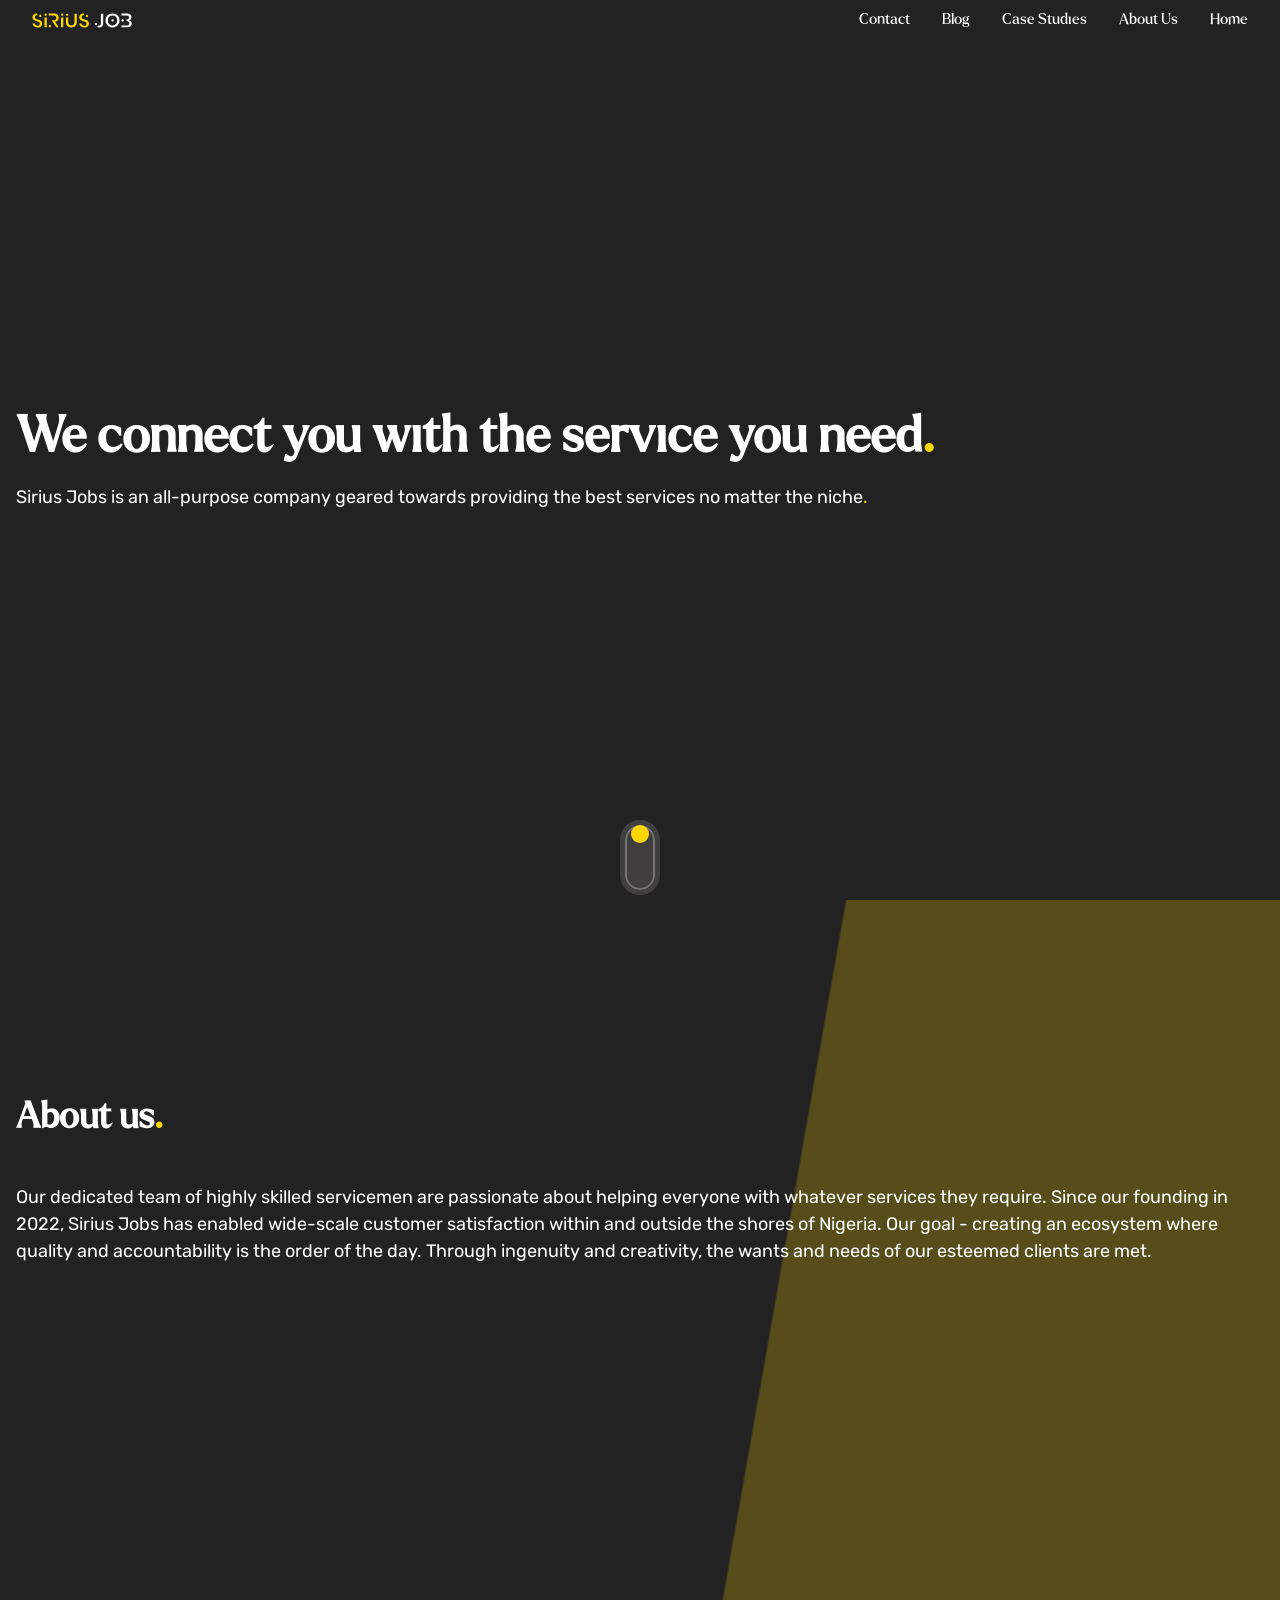
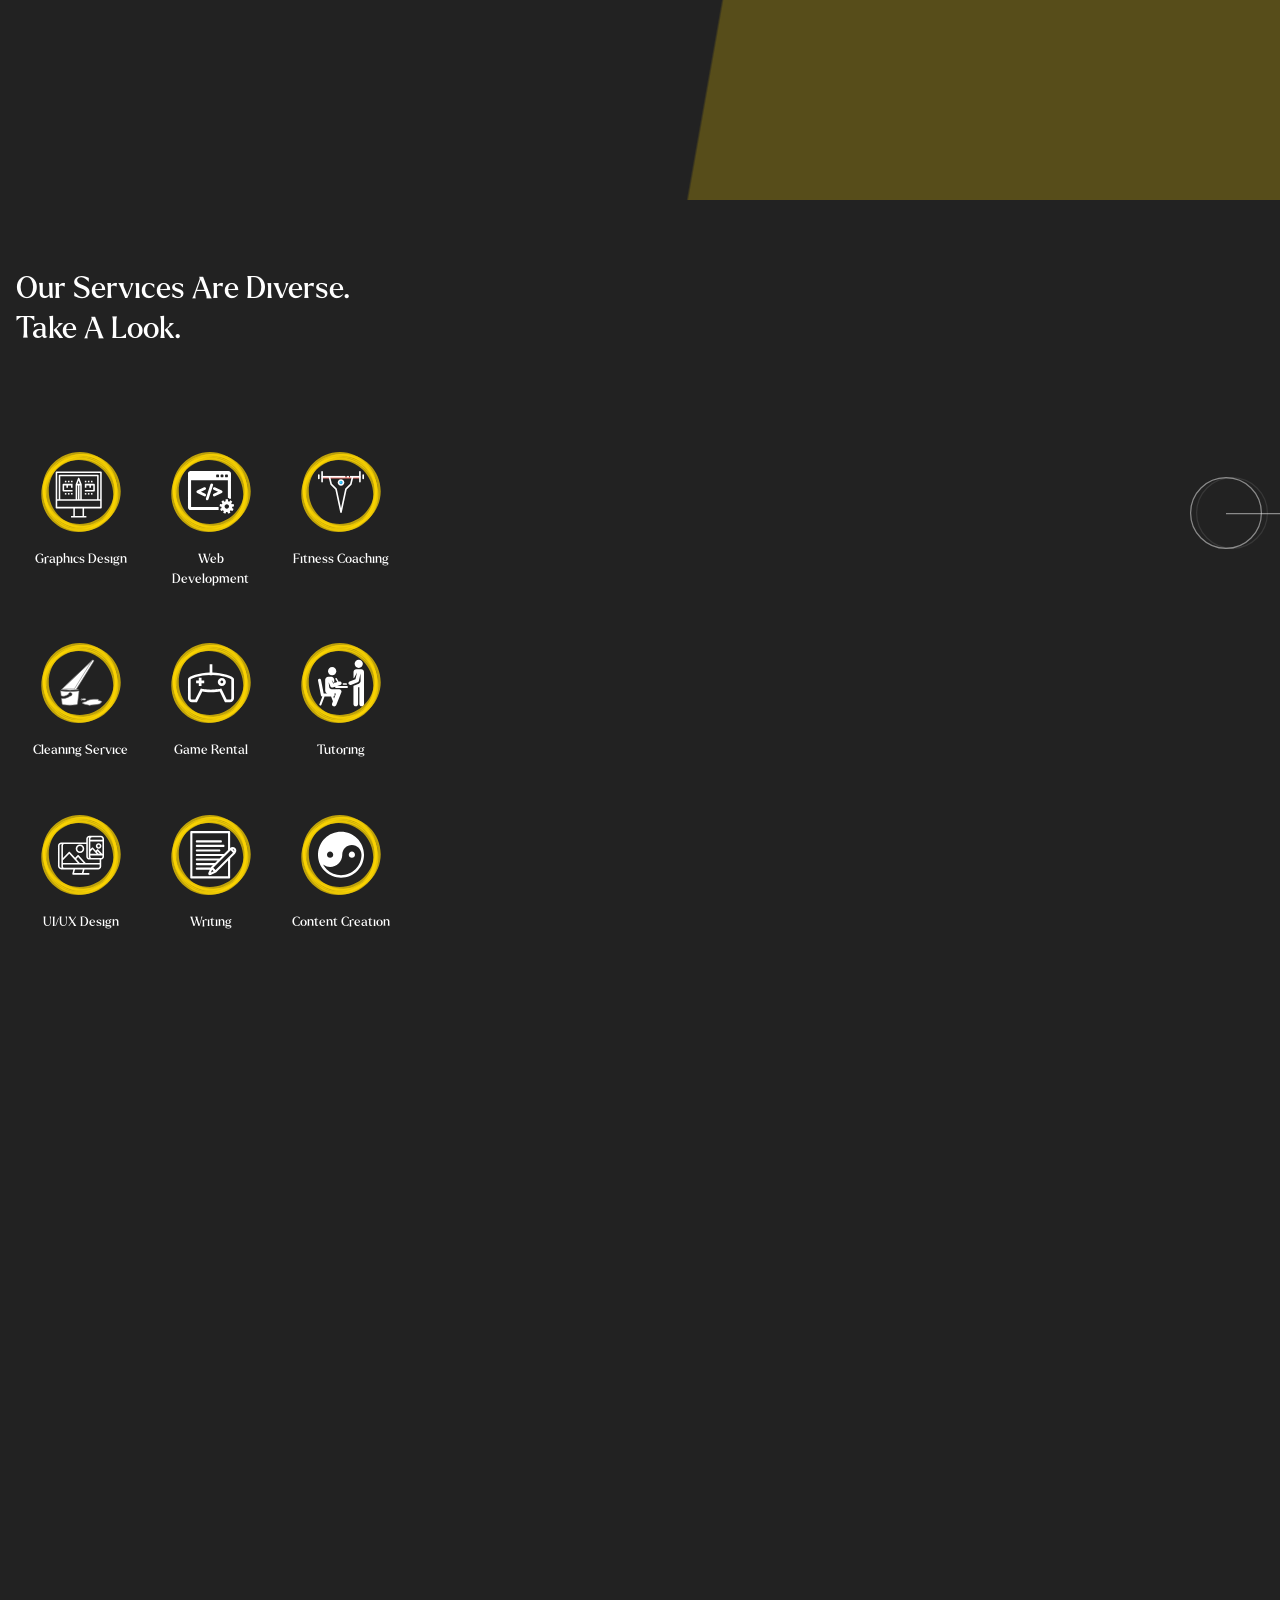
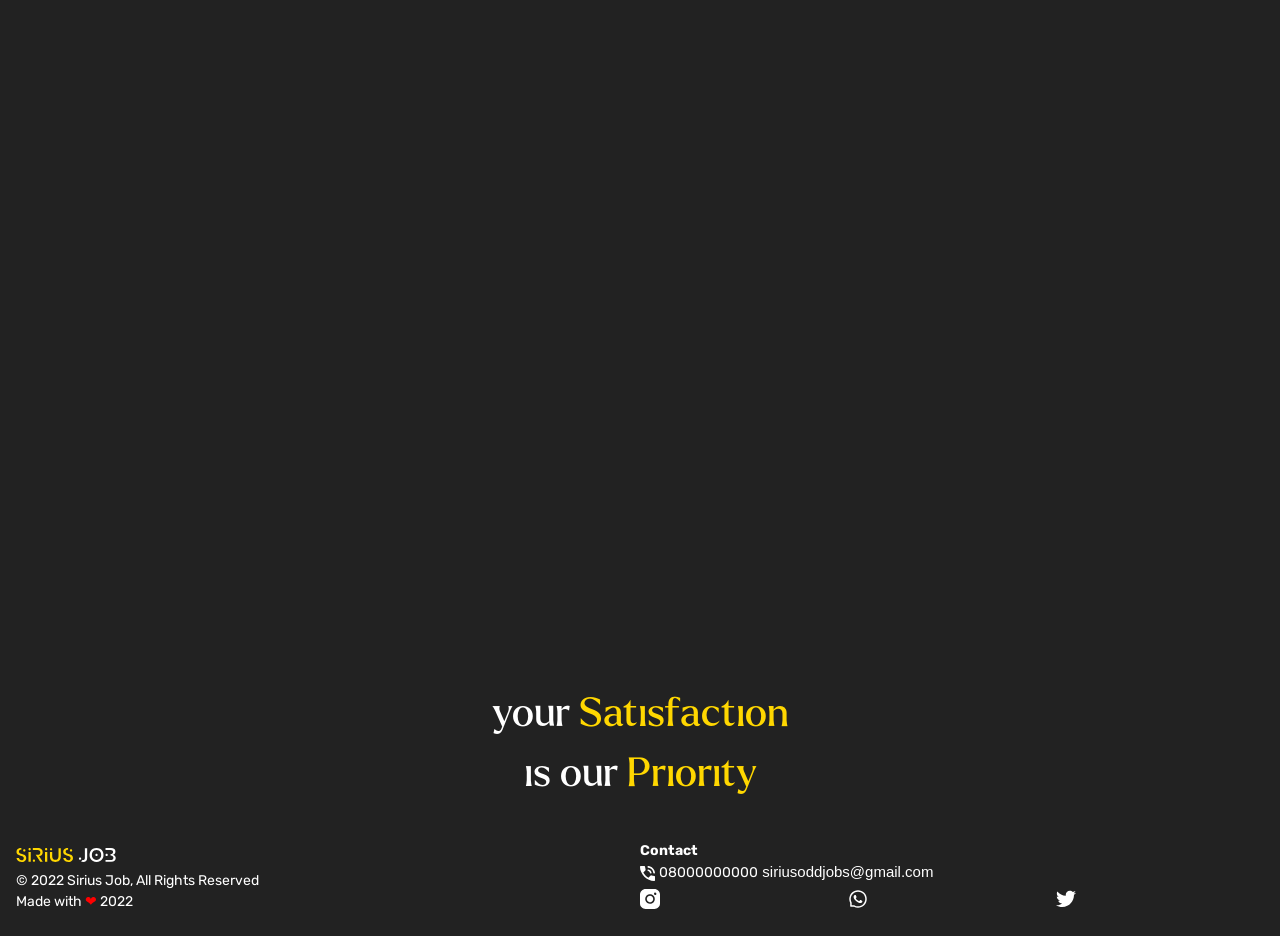
==== index.html @ 276ebd8a "updated the layout for section before footer" ====
<!DOCTYPE html>
<html lang="en">
  <head>
    <meta name="viewport" content="width=device-width, initial-scale=1.0" />
    <title>Sirius Jobs</title>
    <link rel="stylesheet" href="styles.css">
    <link rel="stylesheet" href="https://www.w3schools.com/w3css/4/w3.css">
    <link rel="preconnect" href="https://fonts.googleapis.com">
    <link rel="preconnect" href="https://fonts.gstatic.com" crossorigin>
    <link href="https://fonts.googleapis.com/css2?family=Rubik&display=swap" rel="stylesheet">


  </head>
  <body>
    <!-- Navigation bar -->
    <nav class="w3-top" style="position:fixed;top: 0 !important;">
        <div class="w3-bar w3-container">
            <a href="#" class="w3-bar-item"><img src="assets/Logo.svg" width="100px" height="25px"></a>
            <a href="#" class="w3-bar-item w3-button w3-right w3-hide-small" id="nav-anchor">Home</a>
            <a href="#" class="w3-bar-item w3-button w3-right w3-hide-small" id="nav-anchor">About Us</a>
            <a href="#" class="w3-bar-item w3-button w3-right w3-hide-small" id="nav-anchor">Case Studies</a>
            <a href="#" class="w3-bar-item w3-button w3-right w3-hide-small" id="nav-anchor">Blog</a>
            <a href="#" class="w3-bar-item w3-button w3-right w3-hide-small" id="nav-anchor">Contact</a>
            <a class="w3-bar-item w3-button w3-right w3-hide-large w3-hide-medium" onmousedown="myFunction()">&#9776;</a>
        </div>
        <div id="demo" class="w3-bar-block w3-grey w3-hide w3-hide-large w3-hide-medium w3-container">
            <a href="#" class="w3-bar-item w3-button" id="nav-anchor">Home</a>
            <a href="#section-2" class="w3-bar-item w3-button" id="nav-anchor">About Us</a>
            <a href="#" class="w3-bar-item w3-button" id="nav-anchor">Case Studies</a>
            <a href="#" class="w3-bar-item w3-button" id="nav-anchor">Blog</a>
            <a href="#contact" class="w3-bar-item w3-button" id="nav-anchor">Contact</a>
        </div>
    </nav>


    <section id="section-1" class="w3-container">
      <div class="hero w3-container">
        <h1>We connect you with the service you need<span style="color: #ffd700;">.</span></h1>
        <p>Sirius Jobs is an all-purpose company geared towards providing the best services no matter the niche<span style="color: #ffd700;">.</span></p>
      </div>
      <a id="scroll-btn" href="#section-2"></a>
    </section>
    <section id="section-2">
      <div class="w3-container about">
        <h1>About us<span style="color: #ffd700;">.</span></h1>
        <p style="padding-top: 30px;">Our dedicated team of highly skilled servicemen are passionate about helping everyone with whatever services they require. Since our founding in 2022, Sirius Jobs has enabled wide-scale customer satisfaction within and outside the shores of Nigeria. Our goal - creating an ecosystem where quality and accountability is the order of the day. Through ingenuity and creativity, the wants and needs of our esteemed clients are met.</p>
      </div>
    </section>
    <section id="section-3">
      <div class="w3-container services">
        <h2>Our Services Are Diverse.</h2>
        <h2>Take A Look.</h2>
        <div>
          <div class="w3-row">
            <div class="w3-col s4" id="serv-card">
              <img src="assets/graphics-design.svg" alt="graphics-design" style="display: block;margin-left: auto;margin-right: auto;">
              <div class="w3-container w3-center">
                <p>Graphics Design</p>
              </div>
            </div>
            <div class="w3-col s4" id="serv-card">
              <img src="assets/web.svg" alt="web-development" style="display: block;margin-left: auto;margin-right: auto;">
              <div class="w3-container w3-center">
                <p>Web Development</p>
              </div>
            </div>
            <div class="w3-col s4" id="serv-card">
              <img src="assets/fitness.svg" alt="fitness-coaching" style="display: block;margin-left: auto;margin-right: auto;">
              <div class="w3-container w3-center">
                <p>Fitness Coaching</p>
              </div>
            </div>
          </div>
          <div class="w3-row">
            <div class="w3-col s4" id="serv-card">
              <img src="assets/Cleaning.svg" alt="cleaning-service" style="display: block;margin-left: auto;margin-right: auto;">
              <div class="w3-container w3-center">
                <p>Cleaning Service</p>
              </div>
            </div>
            <div class="w3-col s4" id="serv-card">
              <img src="assets/game.svg" alt="game-rental" style="display: block;margin-left: auto;margin-right: auto;">
              <div class="w3-container w3-center">
                <p>Game Rental</p>
              </div>
            </div>
            <div class="w3-col s4" id="serv-card">
              <img src="assets/teaching.svg" alt="tutoring" style="display: block;margin-left: auto;margin-right: auto;">
              <div class="w3-container w3-center">
                <p>Tutoring</p>
              </div>
            </div>
          </div>
          <div class="w3-row">
            <div class="w3-col s4" id="serv-card">
              <img src="assets/uiux.svg" alt="uiux-design" style="display: block;margin-left: auto;margin-right: auto;">
              <div class="w3-container w3-center">
                <p>UI/UX Design</p>
              </div>
            </div>
            <div class="w3-col s4" id="serv-card">
              <img src="assets/writing.svg" alt="writing" style="display: block;margin-left: auto;margin-right: auto;">
              <div class="w3-container w3-center">
                <p>Writing</p>
              </div>
            </div>
            <div class="w3-col s4" id="serv-card">
              <img src="assets/therapy.svg" alt="content-creation" style="display: block;margin-left: auto;margin-right: auto;">
              <div class="w3-container w3-center">
                <p>Content Creation</p>
              </div>
            </div>
          </div>
        </div>
      </div>
    </section>

    <section id="section-4">
      <div class="subheader">
        <h3>
          your <span style="color: #ffd700;">Satisfaction</span><br>
          is our <span style="color: #ffd700;">Priority</span>
        </h3>
      </div>
    </section>

    <footer id="contact">
      <div class="w3-row w3-container" id="footer">
        <div class="w3-col s6">
          <img src="assets/Logo.svg" alt="sirius-jobs" id="logo">
          <p>© 2022 Sirius Job, All Rights Reserved</p>
          <p>Made with <span style="color: red;">&#10084</span> 2022</p>
        </div>
        <div class="w3-col s6">
          <p style="font-weight: bold;">Contact</p>
          <img src="assets/phone.svg" height="15px" width="15px"> <span style="font-size: 14px;font-family: 'Rubik',sans-serif;"><a href="#" id="foot-link">08000000000</a></span>
          <a href="mailto:siriusoddjobs@gmail.com" id="foot-link">siriusoddjobs@gmail.com</a>
          <div class="w3-row" id="social">
            <div class="w3-col s4"><a href="#"><img src="assets/Insta.svg" id="social-icon"></a></div>
            <div class="w3-col s4"><a href="#"><img src="assets/whatsapp.svg" id="social-icon"></a></div>
            <div class="w3-col s4"><a href="#"><img src="assets/twitter.svg" id="social-icon"></a></div>
          </div>
        </div>
      </div>
    </footer>

    <script>
      function myFunction() {
        var x = document.getElementById("demo");
        if (x.className.indexOf("w3-show") == -1) {
          x.className += " w3-show";
        } else { 
          x.className = x.className.replace(" w3-show", "");
        }
      }
    </script>

  </body>
</html>
---- styles.css ----
@import url('https://fonts.googleapis.com/css2?family=Rubik&display=swap');
@font-face {
  font-family: Larken;
  font-display: swap;
  src: url(assets/font/LarkenDEMO-Regular.otf);
}

* {
  padding: 0;
  margin: 0;
  box-sizing: border-box;
  color: #ffffff;
}
html {
  scroll-behavior: smooth;
  background-color: #222222;
  font-family: 'Larken', sans-serif;
}
section {
  height: 100vh;
  position: relative;
}
#section-1 {
  color: white;
}
a#scroll-btn {
  background-color: #403E3E;
  position: absolute;
  height: 75px;
  width: 40px;
  border: 5px solid #403E3E;
  box-shadow: inset 0px 0px 0px 2px #757474;
  margin: auto;
  left: 0;
  right: 0;
  bottom: 5px;
  border-radius: 3em;
}
a#scroll-btn:before {
  position: absolute;
  content: "";
  margin: auto;
  left: 0;
  right: 0;
  height: 1.2em;
  width: 1.2em;
  background-color: #ffd700;
  border-radius: 50%;
  animation: move-down 2s infinite;
}
@keyframes move-down {
  80% {
    opacity: 0.5;
  }
  100% {
    transform: translateY(5.3em);
    opacity: 0;
  }
}
/*a#scroll-btn:after {
  position: absolute;
  content: "SCROLL DOWN";
  width: 12em;
  display: block;
  width: 12em;
  text-align: center;
  left: -4.2em;
  bottom: -2.5em;
  font-size: 1.6em;
  color: #ffffff;
  letter-spacing: 3px;
  font-weight: 600;
}*/
#section-2 {
  background: 
  linear-gradient(100deg,transparent 49.8%,#574d1a 50%) right   /80% 100%;
  background-repeat:no-repeat;
  color: #ffffff;
  /*
  font-size: 2.7em;
  text-align: center;
  display: flex;
  flex-direction: column;
  align-items: center;
  justify-content: center;
  gap: 1em;*/
}
@media screen and (max-width: 500px) {
  a#scroll-btn {
    font-size: 12px;
  }
}


/* main */

.hero {
  position: absolute;
  top: 50%;
  left: 50%;
  transform: translate(-50%, -50%);
  width: 100vw;
}
.w3-bar {
  background-color: #222222;
}
html, body {
  overflow-x: hidden;
}
.hero > h1 {
  font-family: 'Larken';
  font-weight: 700;
  font-size: 50px;
}
p {
  font-family: 'Rubik', sans-serif;
  font-size: 18px;
}
.about {
  position: absolute;
  top: 20vh;
}

.about > h1 {
  font-family: 'Larken';
  font-weight: 700;
}

.services {
  position: absolute;
  top: 7vh;
}

.services > div {
  padding-top: 8vh;
}

.services > h2 {
  font-family: 'Larken';
  font-weight: 400;
}

h2 {
  font-weight: 400;
  font-size: 20px;
  line-height: 30px;
}
#section-3 {
  background-image: url(assets/Decoration.svg);
  background-repeat: no-repeat;
  background-position: top right;
  background-position-y: 15%;
  background-size: 10vh;
  height: 150vw;
}

#serv-card > img {
  height: 80px;
  width: 80px;
}

#serv-card > div {
  padding-top: 18px;
}

#serv-card > div > p {
  font-family: 'Larken';
  font-size: 13px;
  font-weight: 500;
}

.w3-row {
  padding: 3vh 0;
}

#section-4 {
  height: fit-content;
}

.subheader {
  position: relative;
  top: 7vh;
}

h3 {
  text-align: center;
  font-size: 40px !important;
  padding: 10vh 0;
  font-family: 'Larken' !important;
}

#footer > div > p {
  font-size: 14px;
}
#logo {
  height: 30px;
  width: 100px;
}
#social {
  padding-top: 3px;
  padding-bottom: 3vh;
}
#social-icon {
  height: 20px;
  width: 20px;
}
#nav-anchor {
  font-family: 'Larken';
}
#nav-anchor:hover {
  color: #ffd700;
}
a {
  text-decoration: none;
}
#foot-link:hover {
  color: #ffd700;
}
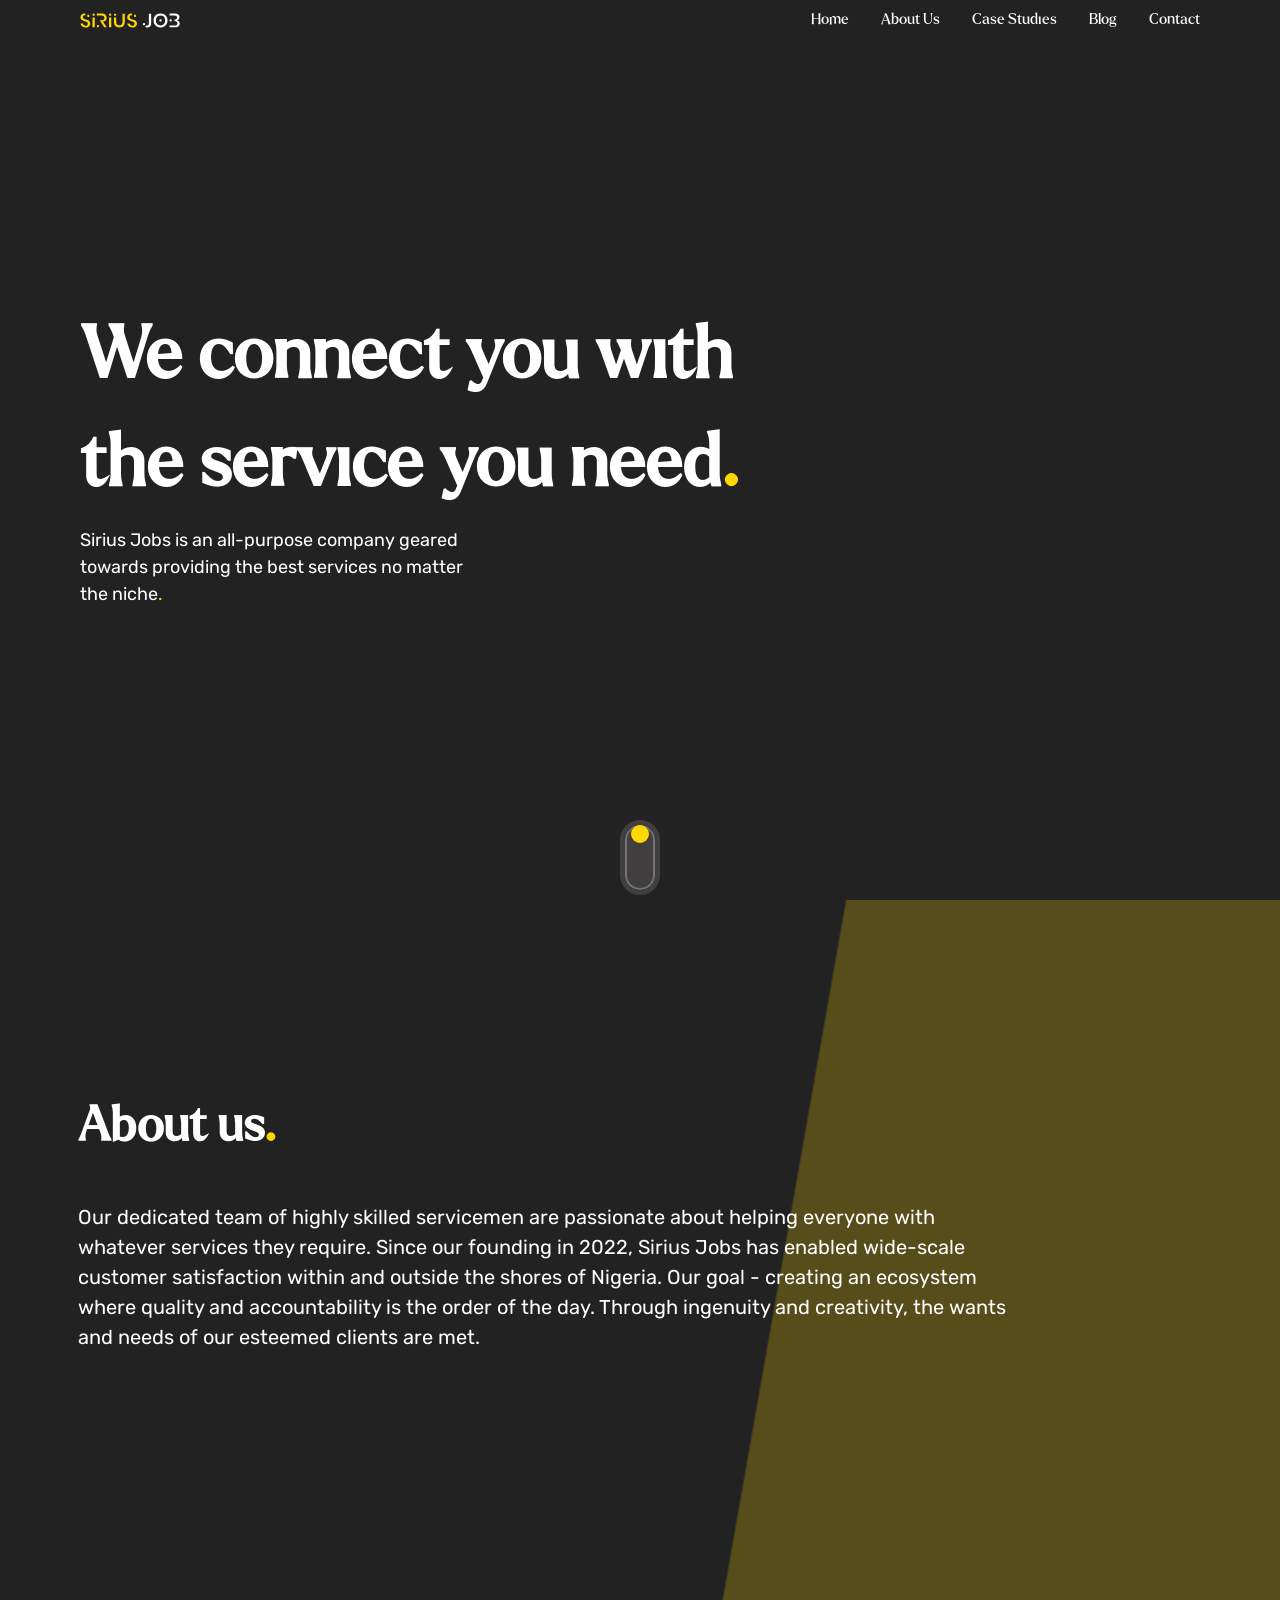
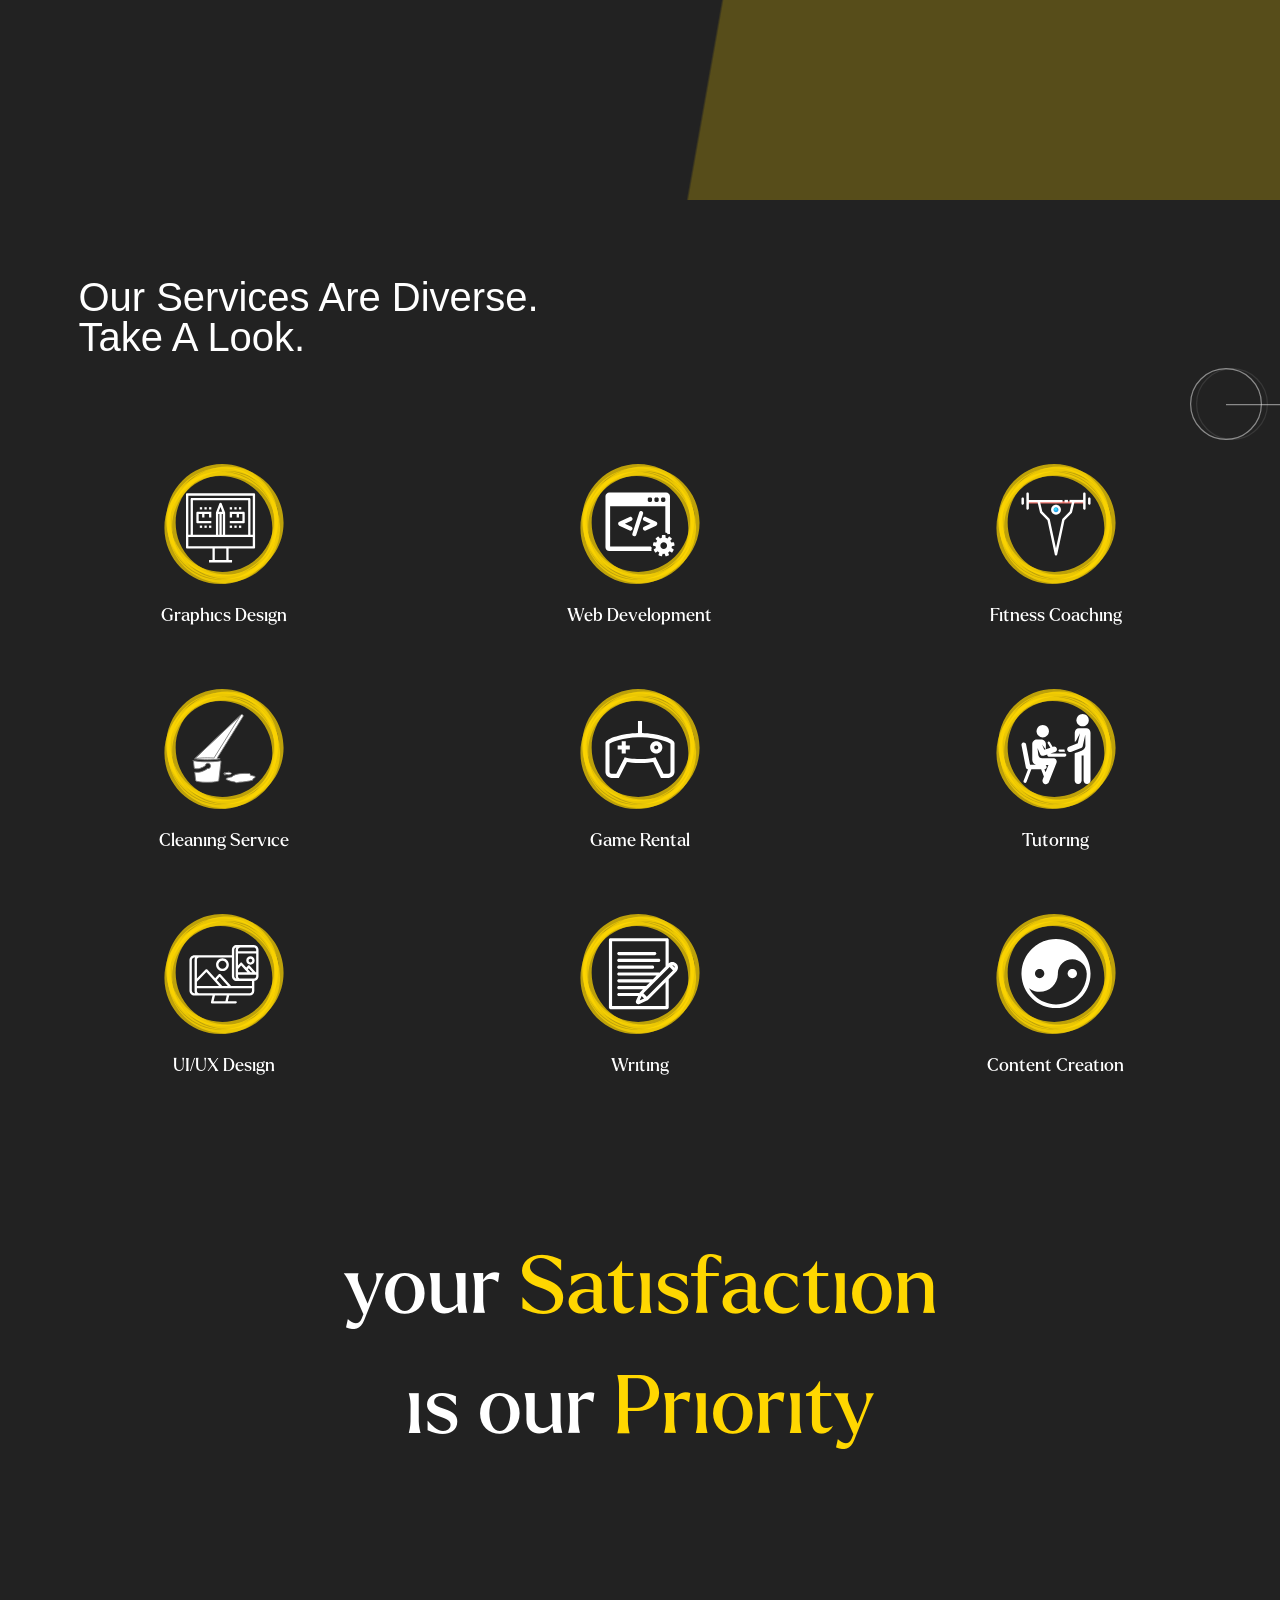
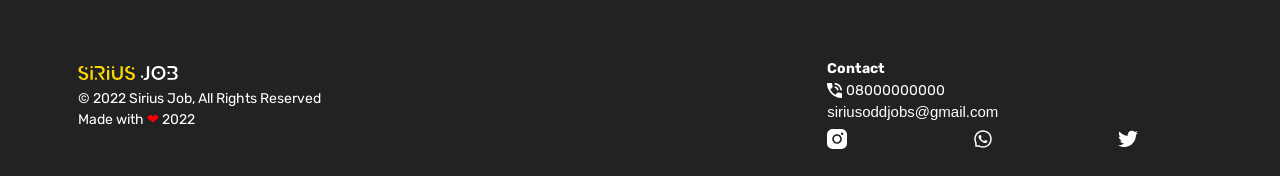
==== commit 88be1c6d: "updated layouts for mobile, tablet and desktop devices." ====
--- a/index.html
+++ b/index.html
@@ -16,12 +16,12 @@
     <nav class="w3-top" style="position:fixed;top: 0 !important;">
         <div class="w3-bar w3-container">
             <a href="#" class="w3-bar-item"><img src="assets/Logo.svg" width="100px" height="25px"></a>
-            <a href="#" class="w3-bar-item w3-button w3-right w3-hide-small" id="nav-anchor">Home</a>
-            <a href="#" class="w3-bar-item w3-button w3-right w3-hide-small" id="nav-anchor">About Us</a>
-            <a href="#" class="w3-bar-item w3-button w3-right w3-hide-small" id="nav-anchor">Case Studies</a>
-            <a href="#" class="w3-bar-item w3-button w3-right w3-hide-small" id="nav-anchor">Blog</a>
-            <a href="#" class="w3-bar-item w3-button w3-right w3-hide-small" id="nav-anchor">Contact</a>
-            <a class="w3-bar-item w3-button w3-right w3-hide-large w3-hide-medium" onmousedown="myFunction()">&#9776;</a>
+            <a href="#contact" class="w3-bar-item w3-button w3-hover-none w3-hover-text-yellow w3-right w3-hide-small" id="nav-anchor">Contact</a>
+            <a href="#" class="w3-bar-item w3-button w3-hover-none w3-hover-text-yellow w3-right w3-hide-small" id="nav-anchor">Blog</a>
+            <a href="#" class="w3-bar-item w3-button w3-hover-none w3-hover-text-yellow w3-right w3-hide-small" id="nav-anchor">Case Studies</a>
+            <a href="#section-2" class="w3-bar-item w3-button w3-hover-none w3-hover-text-yellow w3-right w3-hide-small" id="nav-anchor">About Us</a>
+            <a href="#" class="w3-bar-item w3-button w3-hover-none w3-hover-text-yellow w3-right w3-hide-small" id="nav-anchor">Home</a>
+            <a href="javascript:void(0)" class="w3-bar-item w3-button w3-right w3-hide-large w3-hide-medium" onmousedown="myFunction()">&#9776;</a>
         </div>
         <div id="demo" class="w3-bar-block w3-grey w3-hide w3-hide-large w3-hide-medium w3-container">
             <a href="#" class="w3-bar-item w3-button" id="nav-anchor">Home</a>
@@ -48,8 +48,10 @@
     </section>
     <section id="section-3">
       <div class="w3-container services">
-        <h2>Our Services Are Diverse.</h2>
-        <h2>Take A Look.</h2>
+        <div>
+          <h2>Our Services Are Diverse.</h2>
+          <h2>Take A Look.</h2>
+        </div>
         <div>
           <div class="w3-row">
             <div class="w3-col s4" id="serv-card">
@@ -133,8 +135,8 @@
         </div>
         <div class="w3-col s6">
           <p style="font-weight: bold;">Contact</p>
-          <img src="assets/phone.svg" height="15px" width="15px"> <span style="font-size: 14px;font-family: 'Rubik',sans-serif;"><a href="#" id="foot-link">08000000000</a></span>
-          <a href="mailto:siriusoddjobs@gmail.com" id="foot-link">siriusoddjobs@gmail.com</a>
+          <img src="assets/phone.svg" height="15px" width="15px"> <span style="font-size: 14px;font-family: 'Rubik',sans-serif;"><a href="javascript:void(0)" id="foot-link">08000000000</a></span>
+          <div><a href="mailto:siriusoddjobs@gmail.com" id="foot-link">siriusoddjobs@gmail.com</a></div>
           <div class="w3-row" id="social">
             <div class="w3-col s4"><a href="#"><img src="assets/Insta.svg" id="social-icon"></a></div>
             <div class="w3-col s4"><a href="#"><img src="assets/whatsapp.svg" id="social-icon"></a></div>
--- a/styles.css
+++ b/styles.css
@@ -16,11 +16,14 @@
   background-color: #222222;
   font-family: 'Larken', sans-serif;
 }
-section {
+/*section {
   height: 100vh;
   position: relative;
-}
+}*/
+
 #section-1 {
+  height: 100vh;
+  position: relative;
   color: white;
 }
 a#scroll-btn {
@@ -76,6 +79,7 @@
   linear-gradient(100deg,transparent 49.8%,#574d1a 50%) right   /80% 100%;
   background-repeat:no-repeat;
   color: #ffffff;
+  height: 100vh;
   /*
   font-size: 2.7em;
   text-align: center;
@@ -116,19 +120,15 @@
   font-family: 'Rubik', sans-serif;
   font-size: 18px;
 }
-.about {
-  position: absolute;
-  top: 20vh;
-}
 
 .about > h1 {
   font-family: 'Larken';
   font-weight: 700;
+  padding-top: 20vh;
 }
 
 .services {
-  position: absolute;
-  top: 7vh;
+  padding-top: 7vh;
 }
 
 .services > div {
@@ -146,12 +146,12 @@
   line-height: 30px;
 }
 #section-3 {
+  position: relative;
   background-image: url(assets/Decoration.svg);
   background-repeat: no-repeat;
   background-position: top right;
-  background-position-y: 15%;
+  background-position-y: 20%;
   background-size: 10vh;
-  height: 150vw;
 }
 
 #serv-card > img {
@@ -170,22 +170,22 @@
 }
 
 .w3-row {
-  padding: 3vh 0;
-}
-
-#section-4 {
-  height: fit-content;
-}
+  padding: 30px 0;
+}
+
+/*#section-4 {
+  
+}*/
 
 .subheader {
-  position: relative;
-  top: 7vh;
+  padding-top: 12vh;
+  padding-bottom: 20vh;
 }
 
 h3 {
   text-align: center;
   font-size: 40px !important;
-  padding: 10vh 0;
+  padding: 0 0;
   font-family: 'Larken' !important;
 }
 
@@ -215,4 +215,69 @@
 }
 #foot-link:hover {
   color: #ffd700;
+}
+
+/* tablet screen sizes */
+@media only screen and (min-width: 600px) {
+  nav > :first-child {
+    padding-left: 5%;
+    padding-right: 5% !important;
+  }
+  .hero {
+    left: 55%;
+  }
+  .hero > h1 {
+    width: 80%;
+  }
+  .hero > p {
+    width: 60%;
+  }
+  .about > h1 {
+    padding-left: 5%;
+    padding-right: 5%;
+  }
+  .about > p {
+    padding-left: 5%;
+    padding-right: 5%;
+  }
+  .services > div > h2 {
+    padding-left: 5%;
+  }
+  #footer > div {
+    padding-left: 5%;
+  }
+}
+
+/* desktop screen sizes */
+@media only screen and (min-width: 992px) {
+  .hero > h1 {
+    font-size: 72px !important;
+    width: 60%;
+  }
+  .hero > p {
+    width: 32%;
+  }
+  .about > h1 {
+    font-size: 48px;
+  }
+  .about > p {
+    font-size: 20px;
+    padding-right: 20%;
+  }
+  .services > div > h2 {
+    font-size: 40px !important;
+  }
+  #serv-card > div > p {
+    font-size: 18px !important;
+  }
+  #serv-card > img {
+    height: 120px;
+    width: 120px;
+  }
+  .subheader > h3 {
+    font-size: 80px !important;
+  }
+  #footer > :last-child {
+    padding-left: 15%;
+  }
 }
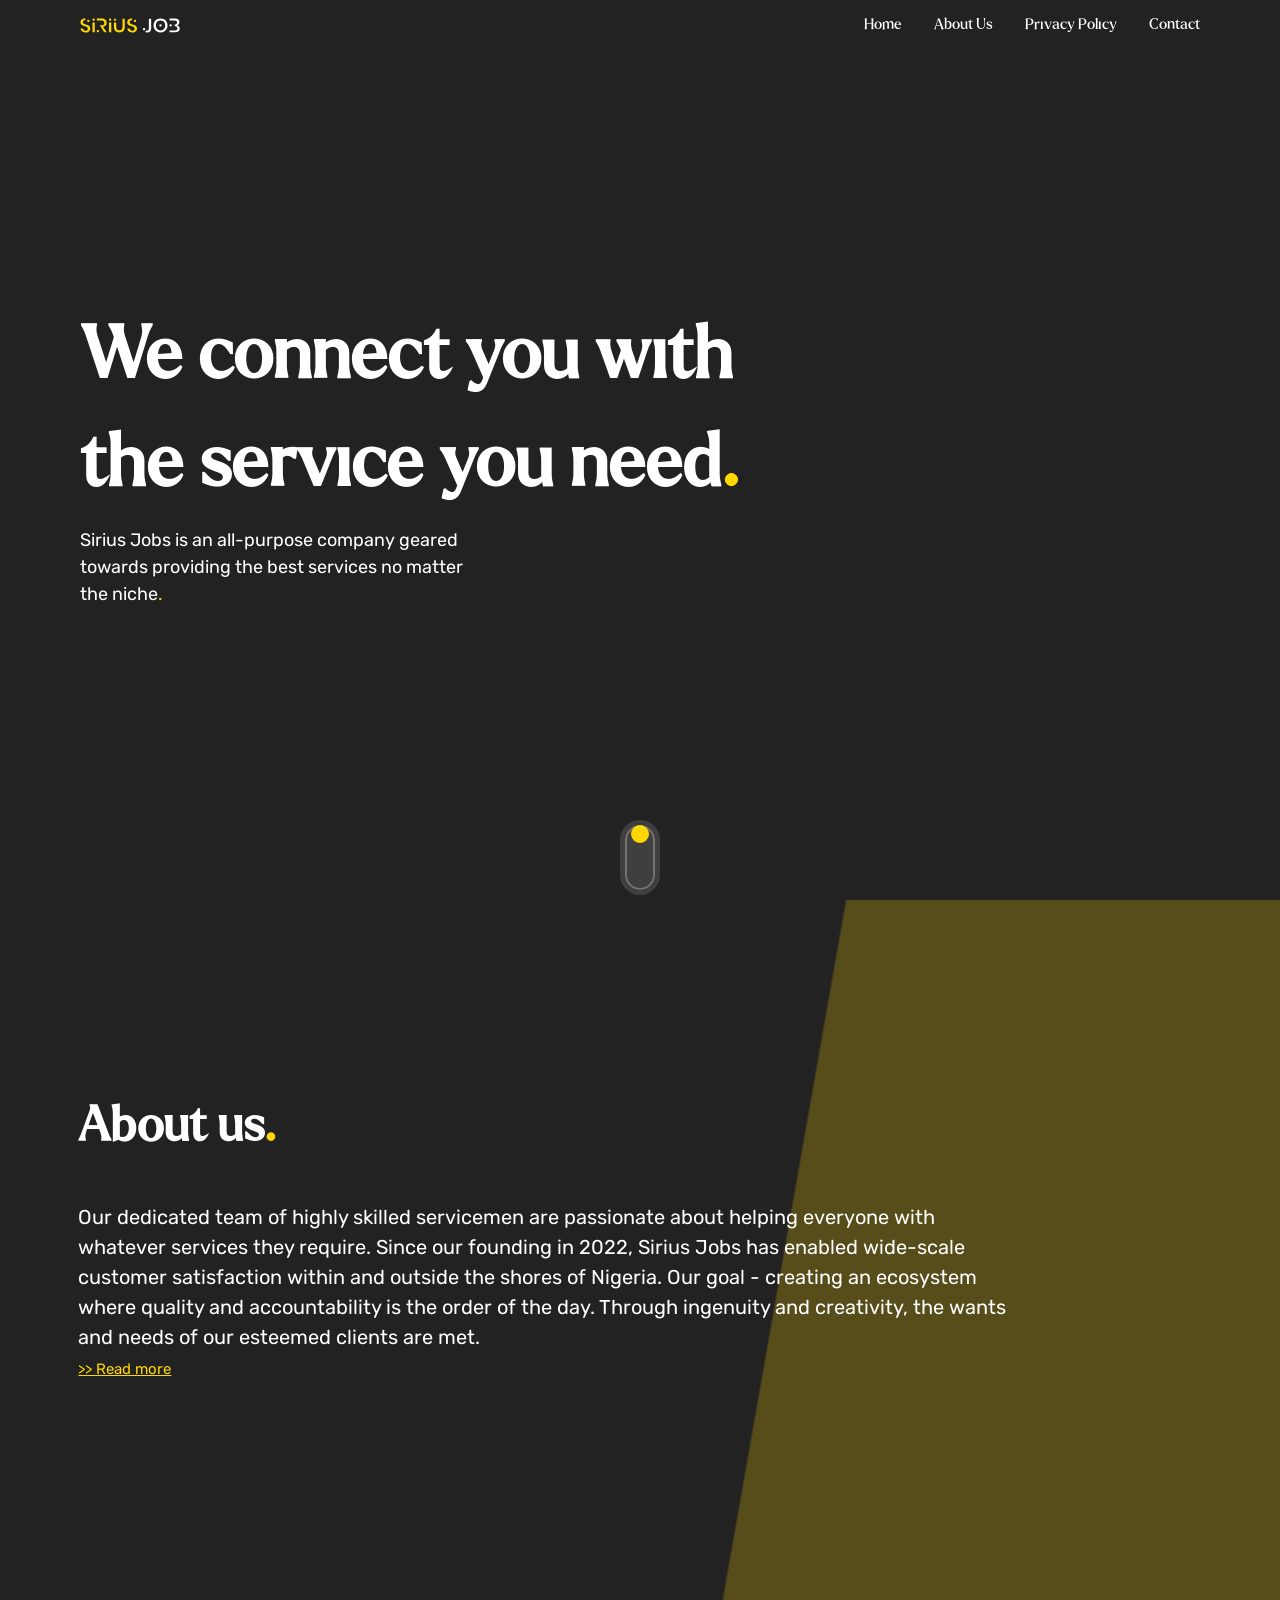
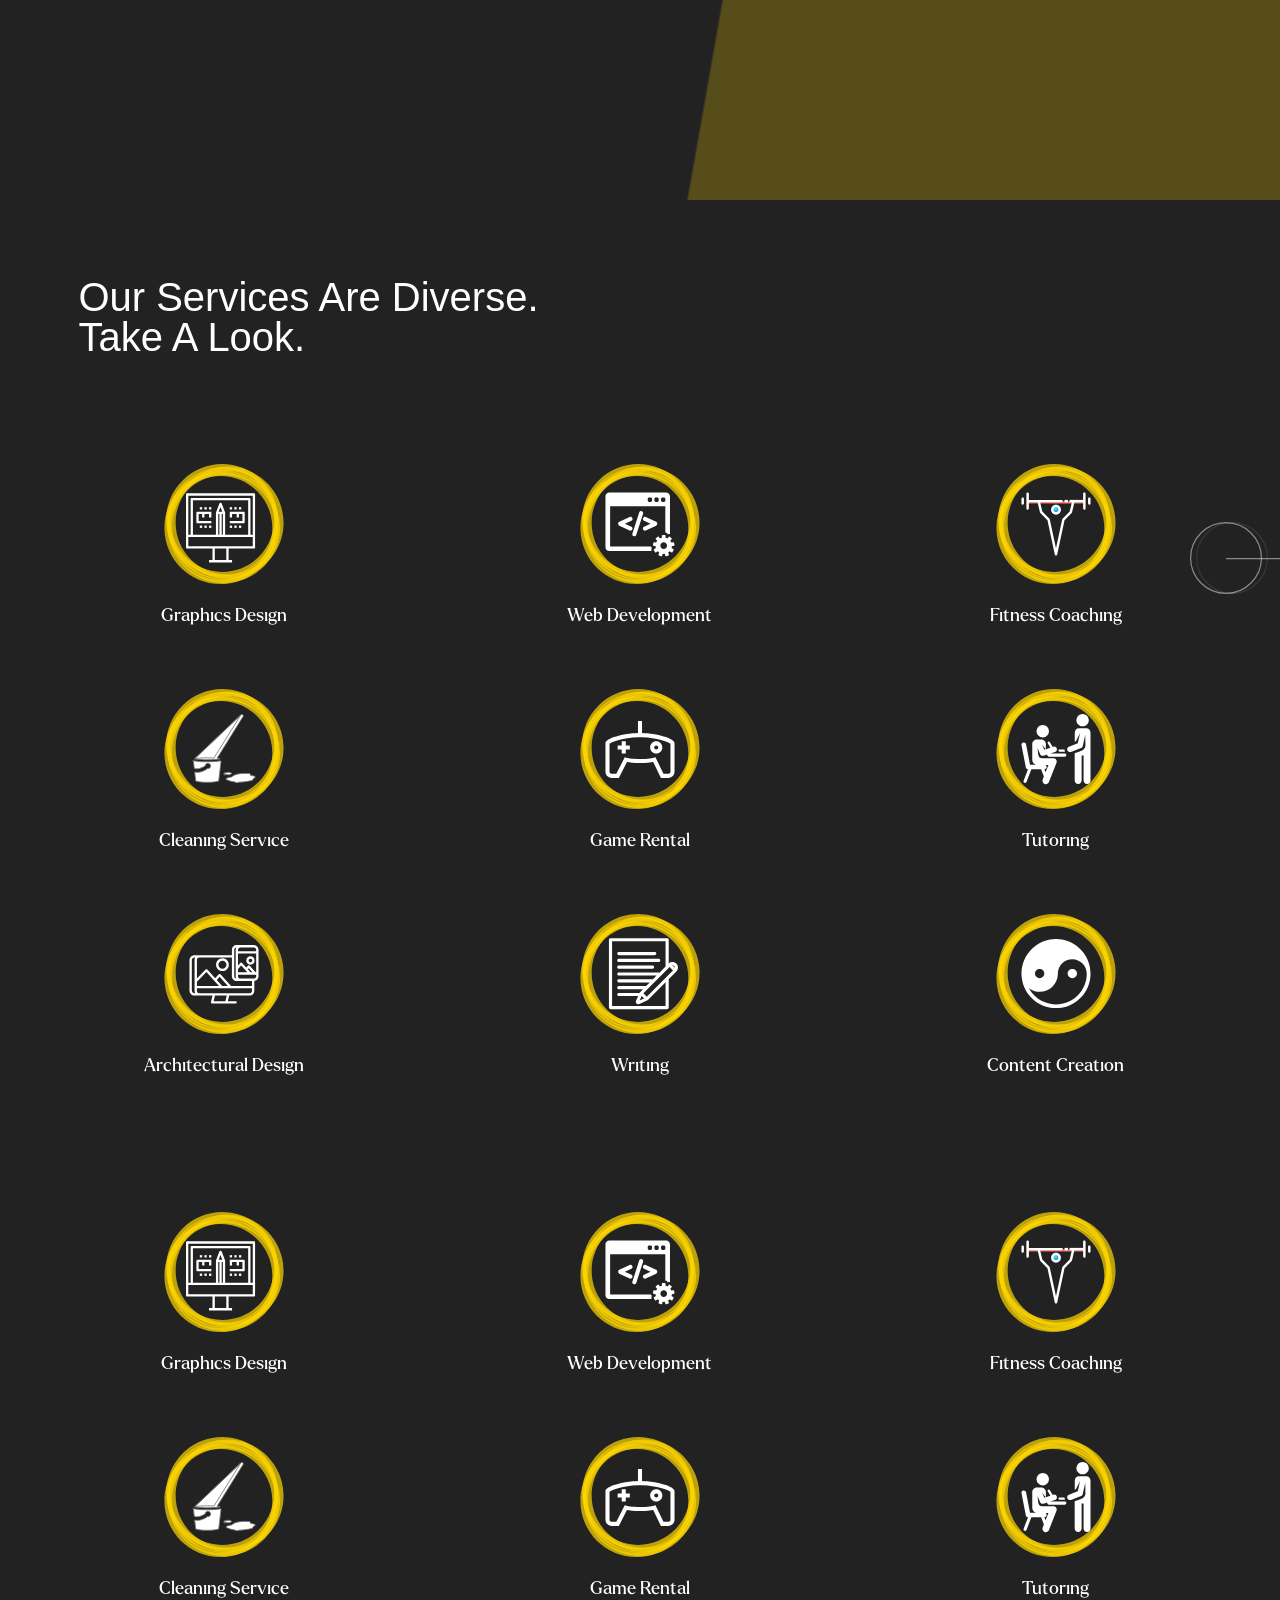
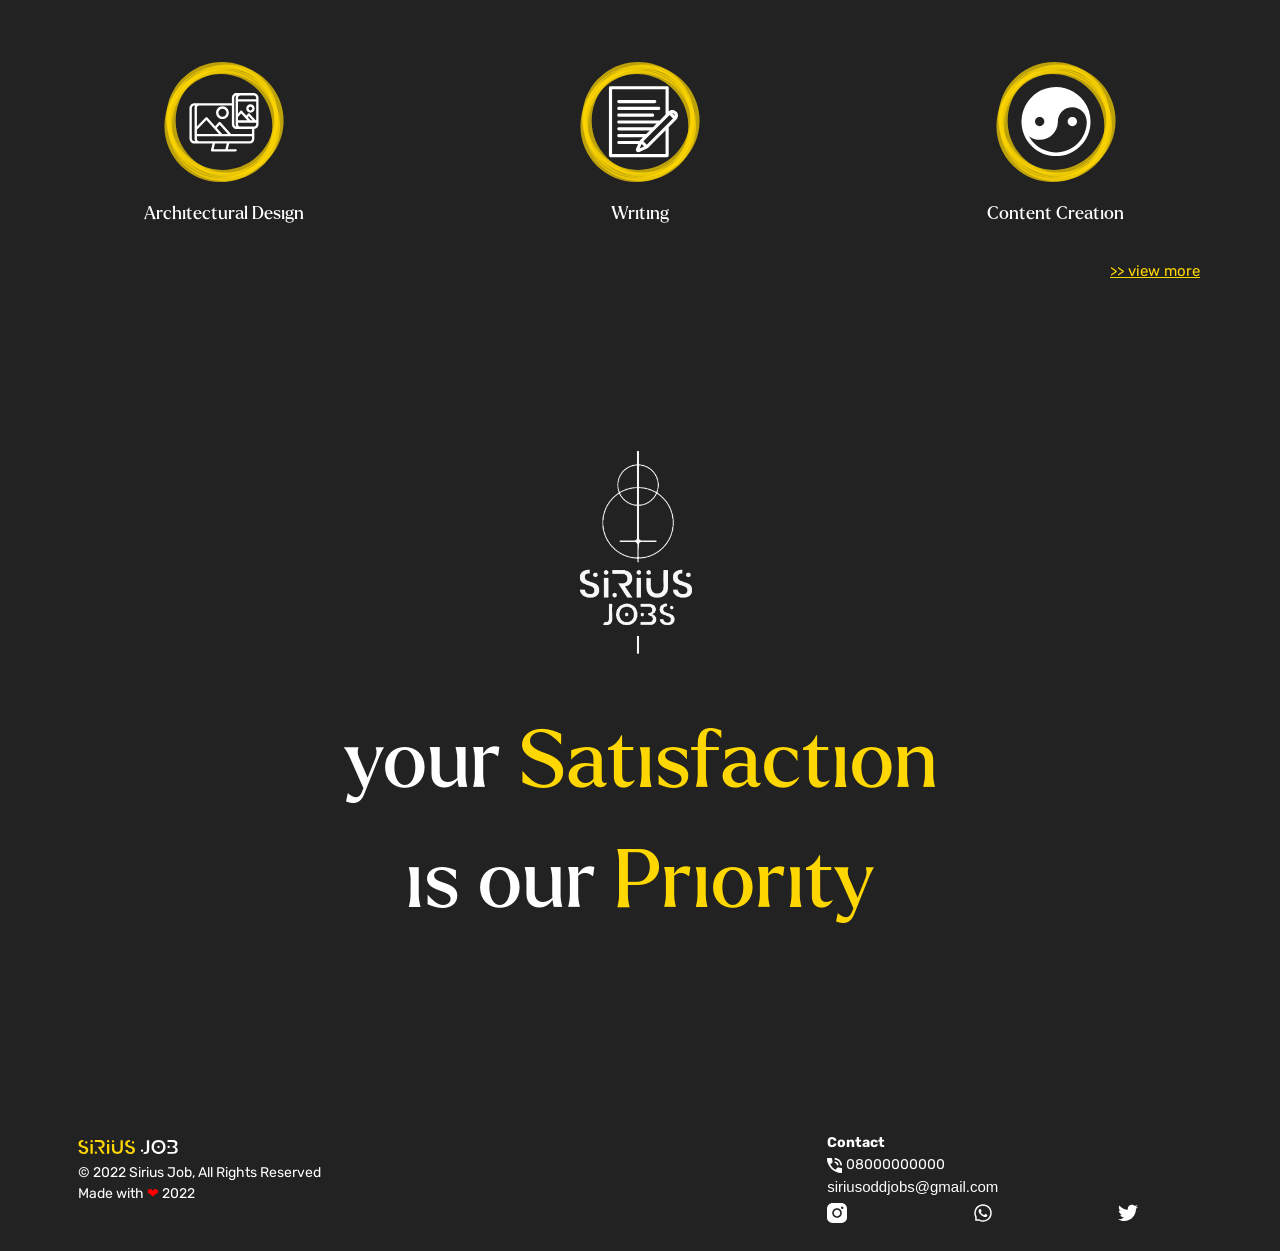
==== commit 8855af23: "edits for mobile view, added logo in section 4" ====
--- a/index.html
+++ b/index.html
@@ -15,20 +15,28 @@
     <!-- Navigation bar -->
     <nav class="w3-top" style="position:fixed;top: 0 !important;">
         <div class="w3-bar w3-container">
+          <div>
             <a href="#" class="w3-bar-item"><img src="assets/Logo.svg" width="100px" height="25px"></a>
             <a href="#contact" class="w3-bar-item w3-button w3-hover-none w3-hover-text-yellow w3-right w3-hide-small" id="nav-anchor">Contact</a>
-            <a href="#" class="w3-bar-item w3-button w3-hover-none w3-hover-text-yellow w3-right w3-hide-small" id="nav-anchor">Blog</a>
-            <a href="#" class="w3-bar-item w3-button w3-hover-none w3-hover-text-yellow w3-right w3-hide-small" id="nav-anchor">Case Studies</a>
+            <a href="#" class="w3-bar-item w3-button w3-hover-none w3-hover-text-yellow w3-right w3-hide-small" id="nav-anchor">Privacy Policy</a>
             <a href="#section-2" class="w3-bar-item w3-button w3-hover-none w3-hover-text-yellow w3-right w3-hide-small" id="nav-anchor">About Us</a>
             <a href="#" class="w3-bar-item w3-button w3-hover-none w3-hover-text-yellow w3-right w3-hide-small" id="nav-anchor">Home</a>
-            <a href="javascript:void(0)" class="w3-bar-item w3-button w3-right w3-hide-large w3-hide-medium" onmousedown="myFunction()">&#9776;</a>
-        </div>
-        <div id="demo" class="w3-bar-block w3-grey w3-hide w3-hide-large w3-hide-medium w3-container">
+            <a href="javascript:void(0)" class="w3-bar-item w3-right w3-hide-large w3-hide-medium" onmousedown="myFunction()" id="burger">&#9776;</a>
+          </div>   
+        </div>
+        <div id="demo" class="w3-bar-block w3-grey w3-hide w3-hide-large w3-hide-medium w3-container w3-collapse" style="width: 200px; float: right; height: 100vh;">
             <a href="#" class="w3-bar-item w3-button" id="nav-anchor">Home</a>
             <a href="#section-2" class="w3-bar-item w3-button" id="nav-anchor">About Us</a>
-            <a href="#" class="w3-bar-item w3-button" id="nav-anchor">Case Studies</a>
-            <a href="#" class="w3-bar-item w3-button" id="nav-anchor">Blog</a>
+            <a href="#" class="w3-bar-item w3-button" id="nav-anchor">Privacy Policy</a>
             <a href="#contact" class="w3-bar-item w3-button" id="nav-anchor">Contact</a>
+            <div style="padding-top: 50vh;">
+              <hr>
+              <div class="w3-row" style="float: bottom; padding-top: 0; padding-left: 17px;padding-right: 0;">
+                <div class="w3-col s4"><a href="https://www.instagram.com/siriusjobss/"><img src="assets/Insta.svg" id="social-icon"></a></div>
+                <div class="w3-col s4"><a href="#"><img src="assets/whatsapp.svg" id="social-icon"></a></div>
+                <div class="w3-col s4"><a href="https://twitter.com/SiriusOddJobs"><img src="assets/twitter.svg" id="social-icon"></a></div>
+              </div>
+            </div>
         </div>
     </nav>
 
@@ -44,6 +52,7 @@
       <div class="w3-container about">
         <h1>About us<span style="color: #ffd700;">.</span></h1>
         <p style="padding-top: 30px;">Our dedicated team of highly skilled servicemen are passionate about helping everyone with whatever services they require. Since our founding in 2022, Sirius Jobs has enabled wide-scale customer satisfaction within and outside the shores of Nigeria. Our goal - creating an ecosystem where quality and accountability is the order of the day. Through ingenuity and creativity, the wants and needs of our esteemed clients are met.</p>
+        <p><a href="#" style="text-decoration: underline;color: #ffd700;font-size: 15px;">>>&nbspRead more</a></p>
       </div>
     </section>
     <section id="section-3">
@@ -52,7 +61,7 @@
           <h2>Our Services Are Diverse.</h2>
           <h2>Take A Look.</h2>
         </div>
-        <div>
+        <div class="w3-hide-small">
           <div class="w3-row">
             <div class="w3-col s4" id="serv-card">
               <img src="assets/graphics-design.svg" alt="graphics-design" style="display: block;margin-left: auto;margin-right: auto;">
@@ -95,9 +104,9 @@
           </div>
           <div class="w3-row">
             <div class="w3-col s4" id="serv-card">
-              <img src="assets/uiux.svg" alt="uiux-design" style="display: block;margin-left: auto;margin-right: auto;">
-              <div class="w3-container w3-center">
-                <p>UI/UX Design</p>
+              <img src="assets/uiux.svg" alt="architectural-design" style="display: block;margin-left: auto;margin-right: auto;">
+              <div class="w3-container w3-center">
+                <p>Architectural Design</p>
               </div>
             </div>
             <div class="w3-col s4" id="serv-card">
@@ -114,11 +123,143 @@
             </div>
           </div>
         </div>
+        <div class="w3-hide-small">
+          <div class="w3-row">
+            <div class="w3-col s4" id="serv-card">
+              <img src="assets/graphics-design.svg" alt="graphics-design" style="display: block;margin-left: auto;margin-right: auto;">
+              <div class="w3-container w3-center">
+                <p>Graphics Design</p>
+              </div>
+            </div>
+            <div class="w3-col s4" id="serv-card">
+              <img src="assets/web.svg" alt="web-development" style="display: block;margin-left: auto;margin-right: auto;">
+              <div class="w3-container w3-center">
+                <p>Web Development</p>
+              </div>
+            </div>
+            <div class="w3-col s4" id="serv-card">
+              <img src="assets/fitness.svg" alt="fitness-coaching" style="display: block;margin-left: auto;margin-right: auto;">
+              <div class="w3-container w3-center">
+                <p>Fitness Coaching</p>
+              </div>
+            </div>
+          </div>
+          <div class="w3-row">
+            <div class="w3-col s4" id="serv-card">
+              <img src="assets/Cleaning.svg" alt="cleaning-service" style="display: block;margin-left: auto;margin-right: auto;">
+              <div class="w3-container w3-center">
+                <p>Cleaning Service</p>
+              </div>
+            </div>
+            <div class="w3-col s4" id="serv-card">
+              <img src="assets/game.svg" alt="game-rental" style="display: block;margin-left: auto;margin-right: auto;">
+              <div class="w3-container w3-center">
+                <p>Game Rental</p>
+              </div>
+            </div>
+            <div class="w3-col s4" id="serv-card">
+              <img src="assets/teaching.svg" alt="tutoring" style="display: block;margin-left: auto;margin-right: auto;">
+              <div class="w3-container w3-center">
+                <p>Tutoring</p>
+              </div>
+            </div>
+          </div>
+          <div class="w3-row">
+            <div class="w3-col s4" id="serv-card">
+              <img src="assets/uiux.svg" alt="architectural-design" style="display: block;margin-left: auto;margin-right: auto;">
+              <div class="w3-container w3-center">
+                <p>Architectural Design</p>
+              </div>
+            </div>
+            <div class="w3-col s4" id="serv-card">
+              <img src="assets/writing.svg" alt="writing" style="display: block;margin-left: auto;margin-right: auto;">
+              <div class="w3-container w3-center">
+                <p>Writing</p>
+              </div>
+            </div>
+            <div class="w3-col s4" id="serv-card">
+              <img src="assets/therapy.svg" alt="content-creation" style="display: block;margin-left: auto;margin-right: auto;">
+              <div class="w3-container w3-center">
+                <p>Content Creation</p>
+              </div>
+            </div>
+          </div>
+        </div>
+        <div class="w3-hide-medium w3-hide-large">
+          <div class="w3-row">
+            <div class="w3-col s6" id="serv-card">
+              <img src="assets/graphics-design.svg" alt="graphics-design" style="display: block;margin-left: auto;margin-right: auto;">
+              <div class="w3-container w3-center">
+                <p>Graphics Design</p>
+              </div>
+            </div>
+            <div class="w3-col s6" id="serv-card">
+              <img src="assets/web.svg" alt="web-development" style="display: block;margin-left: auto;margin-right: auto;">
+              <div class="w3-container w3-center">
+                <p>Web Development</p>
+              </div>
+            </div>
+          </div>
+          <div class="w3-row">
+            <div class="w3-col s6" id="serv-card">
+              <img src="assets/fitness.svg" alt="fitness-coaching" style="display: block;margin-left: auto;margin-right: auto;">
+              <div class="w3-container w3-center">
+                <p>Fitness Coaching</p>
+              </div>
+            </div>
+            <div class="w3-col s6" id="serv-card">
+              <img src="assets/Cleaning.svg" alt="cleaning-service" style="display: block;margin-left: auto;margin-right: auto;">
+              <div class="w3-container w3-center">
+                <p>Cleaning Service</p>
+              </div>
+            </div>
+          </div>
+          <div class="w3-row">
+            <div class="w3-col s6" id="serv-card">
+              <img src="assets/game.svg" alt="game-rental" style="display: block;margin-left: auto;margin-right: auto;">
+              <div class="w3-container w3-center">
+                <p>Game Rental</p>
+              </div>
+            </div>
+            <div class="w3-col s6" id="serv-card">
+              <img src="assets/teaching.svg" alt="tutoring" style="display: block;margin-left: auto;margin-right: auto;">
+              <div class="w3-container w3-center">
+                <p>Tutoring</p>
+              </div>
+            </div>
+          </div>
+          <div class="w3-row">
+            <div class="w3-col s6" id="serv-card">
+              <img src="assets/uiux.svg" alt="architectural-design" style="display: block;margin-left: auto;margin-right: auto;">
+              <div class="w3-container w3-center">
+                <p>Architectural Design</p>
+              </div>
+            </div>
+            <div class="w3-col s6" id="serv-card">
+              <img src="assets/writing.svg" alt="writing" style="display: block;margin-left: auto;margin-right: auto;">
+              <div class="w3-container w3-center">
+                <p>Writing</p>
+              </div>
+            </div>
+          </div>
+          <div class="w3-row">
+            <div class="w3-col" id="serv-card">
+              <img src="assets/therapy.svg" alt="content-creation" style="display: block;margin-left: auto;margin-right: auto;">
+              <div class="w3-container w3-center">
+                <p>Content Creation</p>
+              </div>
+            </div>
+          </div>
+        </div>
+        <p style="text-align: right; padding-right: 5vw;"><a href="#" style="text-decoration: underline;color: #ffd700;font-size: 15px;">>>&nbspview more</a></p>
       </div>
     </section>
 
     <section id="section-4">
       <div class="subheader">
+        <div style="display: flex; justify-content: center;">
+          <img src="assets/logo white.png" alt="sirius-jobs-logo" height="300px" width="300px" style="padding-left: auto; padding-right: auto;">
+        </div>
         <h3>
           your <span style="color: #ffd700;">Satisfaction</span><br>
           is our <span style="color: #ffd700;">Priority</span>
@@ -138,9 +279,9 @@
           <img src="assets/phone.svg" height="15px" width="15px"> <span style="font-size: 14px;font-family: 'Rubik',sans-serif;"><a href="javascript:void(0)" id="foot-link">08000000000</a></span>
           <div><a href="mailto:siriusoddjobs@gmail.com" id="foot-link">siriusoddjobs@gmail.com</a></div>
           <div class="w3-row" id="social">
-            <div class="w3-col s4"><a href="#"><img src="assets/Insta.svg" id="social-icon"></a></div>
+            <div class="w3-col s4"><a href="https://www.instagram.com/siriusjobss/"><img src="assets/Insta.svg" id="social-icon"></a></div>
             <div class="w3-col s4"><a href="#"><img src="assets/whatsapp.svg" id="social-icon"></a></div>
-            <div class="w3-col s4"><a href="#"><img src="assets/twitter.svg" id="social-icon"></a></div>
+            <div class="w3-col s4"><a href="https://twitter.com/SiriusOddJobs"><img src="assets/twitter.svg" id="social-icon"></a></div>
           </div>
         </div>
       </div>
@@ -151,8 +292,10 @@
         var x = document.getElementById("demo");
         if (x.className.indexOf("w3-show") == -1) {
           x.className += " w3-show";
+          document.getElementById("burger").innerHTML = "&times"
         } else { 
           x.className = x.className.replace(" w3-show", "");
+          document.getElementById("burger").innerHTML = "&#9776;"
         }
       }
     </script>
--- a/styles.css
+++ b/styles.css
@@ -107,6 +107,10 @@
 }
 .w3-bar {
   background-color: #222222;
+  height: 7vh;
+}
+.w3-bar > div {
+  padding-top: 0.5vh;
 }
 html, body {
   overflow-x: hidden;
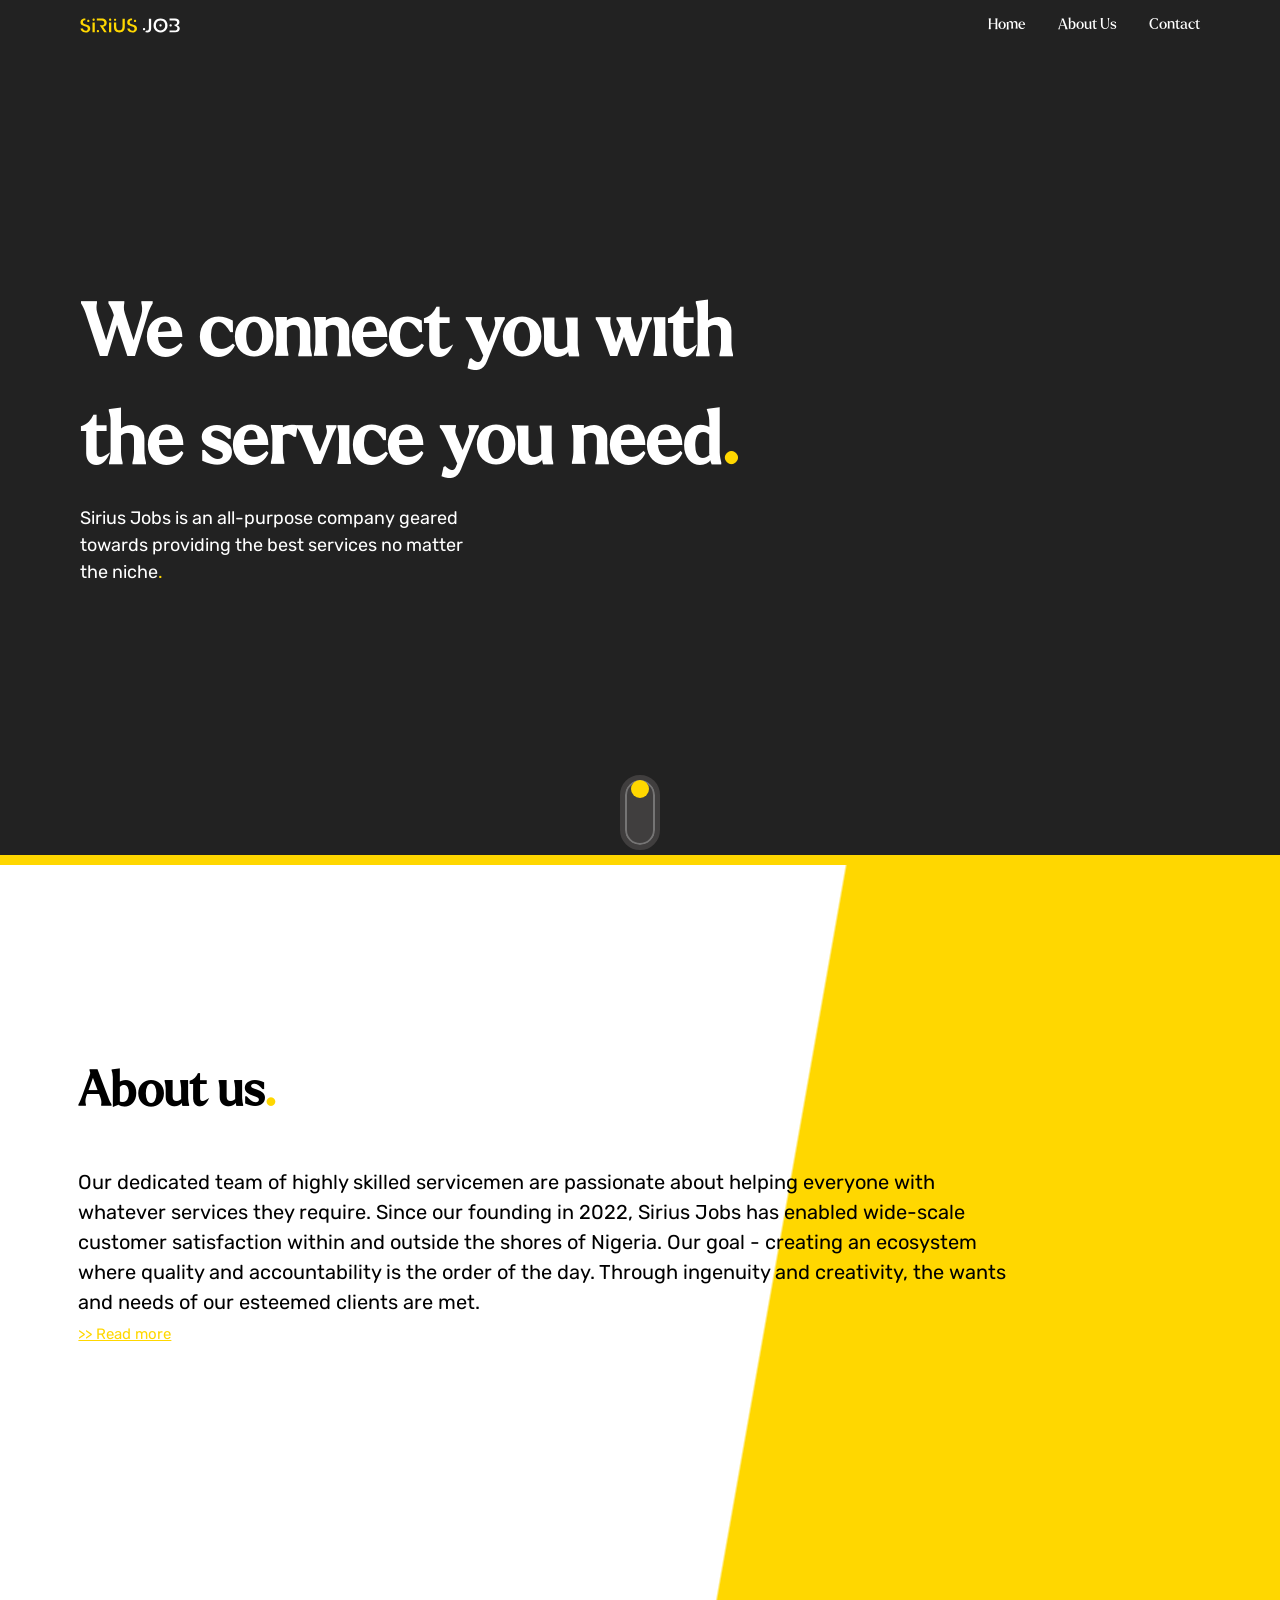
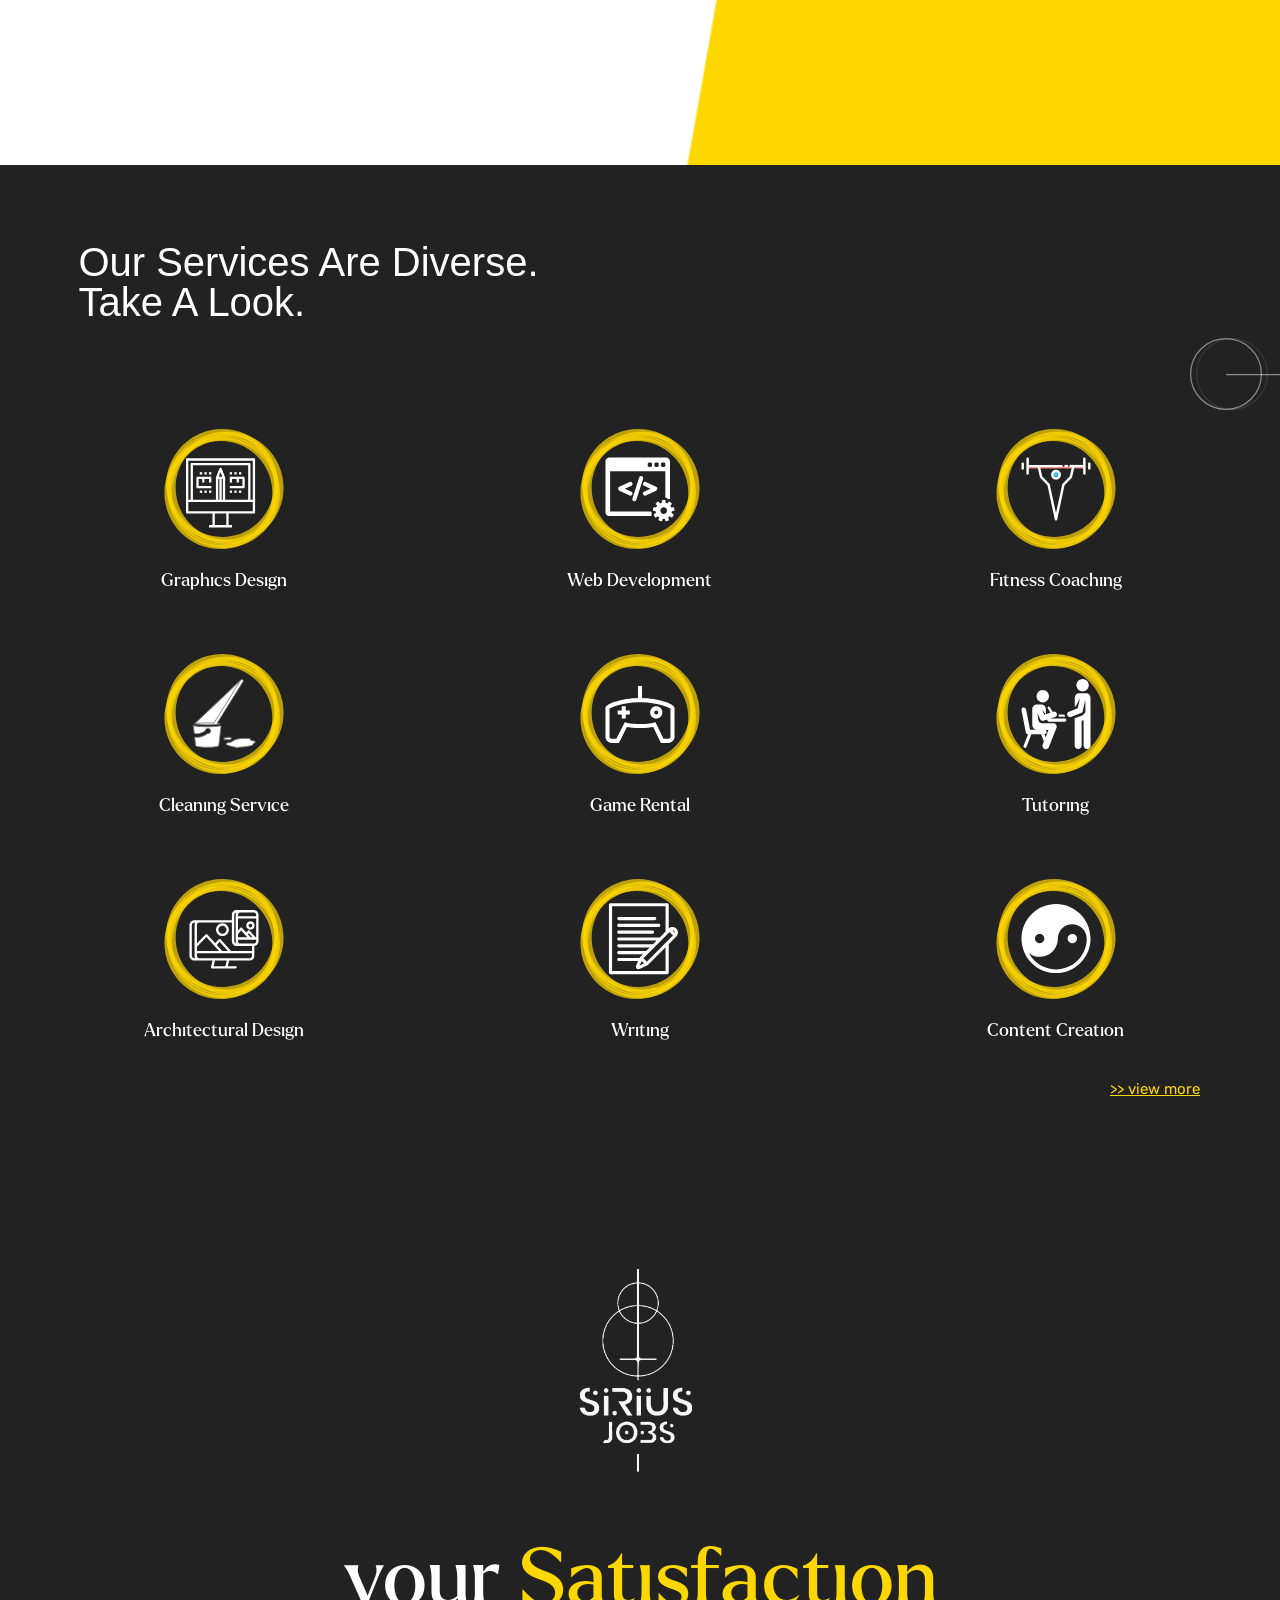
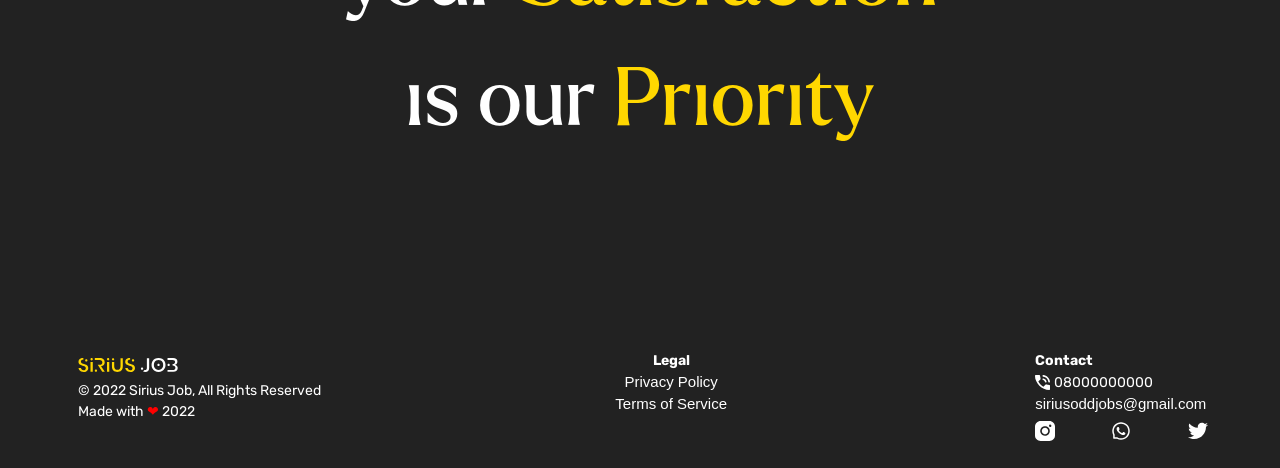
==== commit d93feacd: "edits to the layout, extra info in footer" ====
--- a/index.html
+++ b/index.html
@@ -2,23 +2,21 @@
 <html lang="en">
   <head>
     <meta name="viewport" content="width=device-width, initial-scale=1.0" />
+    <meta name="description" content="Sirius Jobs: An all-purpose company geared towards providing the best services no matter the niche">
     <title>Sirius Jobs</title>
     <link rel="stylesheet" href="styles.css">
     <link rel="stylesheet" href="https://www.w3schools.com/w3css/4/w3.css">
     <link rel="preconnect" href="https://fonts.googleapis.com">
     <link rel="preconnect" href="https://fonts.gstatic.com" crossorigin>
     <link href="https://fonts.googleapis.com/css2?family=Rubik&display=swap" rel="stylesheet">
-
-
   </head>
   <body>
     <!-- Navigation bar -->
     <nav class="w3-top" style="position:fixed;top: 0 !important;">
         <div class="w3-bar w3-container">
           <div>
-            <a href="#" class="w3-bar-item"><img src="assets/Logo.svg" width="100px" height="25px"></a>
+            <a href="#" class="w3-bar-item"><img src="assets/Logo.svg" width="100px" height="25px" alt="Sirius-jobs"></a>
             <a href="#contact" class="w3-bar-item w3-button w3-hover-none w3-hover-text-yellow w3-right w3-hide-small" id="nav-anchor">Contact</a>
-            <a href="#" class="w3-bar-item w3-button w3-hover-none w3-hover-text-yellow w3-right w3-hide-small" id="nav-anchor">Privacy Policy</a>
             <a href="#section-2" class="w3-bar-item w3-button w3-hover-none w3-hover-text-yellow w3-right w3-hide-small" id="nav-anchor">About Us</a>
             <a href="#" class="w3-bar-item w3-button w3-hover-none w3-hover-text-yellow w3-right w3-hide-small" id="nav-anchor">Home</a>
             <a href="javascript:void(0)" class="w3-bar-item w3-right w3-hide-large w3-hide-medium" onmousedown="myFunction()" id="burger">&#9776;</a>
@@ -27,14 +25,13 @@
         <div id="demo" class="w3-bar-block w3-grey w3-hide w3-hide-large w3-hide-medium w3-container w3-collapse" style="width: 200px; float: right; height: 100vh;">
             <a href="#" class="w3-bar-item w3-button" id="nav-anchor">Home</a>
             <a href="#section-2" class="w3-bar-item w3-button" id="nav-anchor">About Us</a>
-            <a href="#" class="w3-bar-item w3-button" id="nav-anchor">Privacy Policy</a>
             <a href="#contact" class="w3-bar-item w3-button" id="nav-anchor">Contact</a>
-            <div style="padding-top: 50vh;">
+            <div style="padding-top: 58vh;">
               <hr>
               <div class="w3-row" style="float: bottom; padding-top: 0; padding-left: 17px;padding-right: 0;">
-                <div class="w3-col s4"><a href="https://www.instagram.com/siriusjobss/"><img src="assets/Insta.svg" id="social-icon"></a></div>
-                <div class="w3-col s4"><a href="#"><img src="assets/whatsapp.svg" id="social-icon"></a></div>
-                <div class="w3-col s4"><a href="https://twitter.com/SiriusOddJobs"><img src="assets/twitter.svg" id="social-icon"></a></div>
+                <div class="w3-col s4"><a href="https://www.instagram.com/siriusjobss/"><img src="assets/Insta.svg" id="social-icon" alt="instagram"></a></div>
+                <div class="w3-col s4"><a href="#"><img src="assets/whatsapp.svg" id="social-icon" alt="whatsapp"></a></div>
+                <div class="w3-col s4"><a href="https://twitter.com/SiriusOddJobs"><img src="assets/twitter.svg" id="social-icon" alt="twitter"></a></div>
               </div>
             </div>
         </div>
@@ -48,10 +45,11 @@
       </div>
       <a id="scroll-btn" href="#section-2"></a>
     </section>
+    <div style="width: 100%;height: 10px;background-color: #ffd700;border: none;"></div>
     <section id="section-2">
       <div class="w3-container about">
-        <h1>About us<span style="color: #ffd700;">.</span></h1>
-        <p style="padding-top: 30px;">Our dedicated team of highly skilled servicemen are passionate about helping everyone with whatever services they require. Since our founding in 2022, Sirius Jobs has enabled wide-scale customer satisfaction within and outside the shores of Nigeria. Our goal - creating an ecosystem where quality and accountability is the order of the day. Through ingenuity and creativity, the wants and needs of our esteemed clients are met.</p>
+        <h1 style="color: #000000;">About us<span style="color: #ffd700;">.</span></h1>
+        <p style="padding-top: 30px; color: #000000;">Our dedicated team of highly skilled servicemen are passionate about helping everyone with whatever services they require. Since our founding in 2022, Sirius Jobs has enabled wide-scale customer satisfaction within and outside the shores of Nigeria. Our goal - creating an ecosystem where quality and accountability is the order of the day. Through ingenuity and creativity, the wants and needs of our esteemed clients are met.</p>
         <p><a href="#" style="text-decoration: underline;color: #ffd700;font-size: 15px;">>>&nbspRead more</a></p>
       </div>
     </section>
@@ -61,7 +59,7 @@
           <h2>Our Services Are Diverse.</h2>
           <h2>Take A Look.</h2>
         </div>
-        <div class="w3-hide-small">
+        <div>
           <div class="w3-row">
             <div class="w3-col s4" id="serv-card">
               <img src="assets/graphics-design.svg" alt="graphics-design" style="display: block;margin-left: auto;margin-right: auto;">
@@ -123,69 +121,7 @@
             </div>
           </div>
         </div>
-        <div class="w3-hide-small">
-          <div class="w3-row">
-            <div class="w3-col s4" id="serv-card">
-              <img src="assets/graphics-design.svg" alt="graphics-design" style="display: block;margin-left: auto;margin-right: auto;">
-              <div class="w3-container w3-center">
-                <p>Graphics Design</p>
-              </div>
-            </div>
-            <div class="w3-col s4" id="serv-card">
-              <img src="assets/web.svg" alt="web-development" style="display: block;margin-left: auto;margin-right: auto;">
-              <div class="w3-container w3-center">
-                <p>Web Development</p>
-              </div>
-            </div>
-            <div class="w3-col s4" id="serv-card">
-              <img src="assets/fitness.svg" alt="fitness-coaching" style="display: block;margin-left: auto;margin-right: auto;">
-              <div class="w3-container w3-center">
-                <p>Fitness Coaching</p>
-              </div>
-            </div>
-          </div>
-          <div class="w3-row">
-            <div class="w3-col s4" id="serv-card">
-              <img src="assets/Cleaning.svg" alt="cleaning-service" style="display: block;margin-left: auto;margin-right: auto;">
-              <div class="w3-container w3-center">
-                <p>Cleaning Service</p>
-              </div>
-            </div>
-            <div class="w3-col s4" id="serv-card">
-              <img src="assets/game.svg" alt="game-rental" style="display: block;margin-left: auto;margin-right: auto;">
-              <div class="w3-container w3-center">
-                <p>Game Rental</p>
-              </div>
-            </div>
-            <div class="w3-col s4" id="serv-card">
-              <img src="assets/teaching.svg" alt="tutoring" style="display: block;margin-left: auto;margin-right: auto;">
-              <div class="w3-container w3-center">
-                <p>Tutoring</p>
-              </div>
-            </div>
-          </div>
-          <div class="w3-row">
-            <div class="w3-col s4" id="serv-card">
-              <img src="assets/uiux.svg" alt="architectural-design" style="display: block;margin-left: auto;margin-right: auto;">
-              <div class="w3-container w3-center">
-                <p>Architectural Design</p>
-              </div>
-            </div>
-            <div class="w3-col s4" id="serv-card">
-              <img src="assets/writing.svg" alt="writing" style="display: block;margin-left: auto;margin-right: auto;">
-              <div class="w3-container w3-center">
-                <p>Writing</p>
-              </div>
-            </div>
-            <div class="w3-col s4" id="serv-card">
-              <img src="assets/therapy.svg" alt="content-creation" style="display: block;margin-left: auto;margin-right: auto;">
-              <div class="w3-container w3-center">
-                <p>Content Creation</p>
-              </div>
-            </div>
-          </div>
-        </div>
-        <div class="w3-hide-medium w3-hide-large">
+        <!--<div class="w3-hide-medium w3-hide-large">
           <div class="w3-row">
             <div class="w3-col s6" id="serv-card">
               <img src="assets/graphics-design.svg" alt="graphics-design" style="display: block;margin-left: auto;margin-right: auto;">
@@ -250,7 +186,7 @@
               </div>
             </div>
           </div>
-        </div>
+        </div>-->
         <p style="text-align: right; padding-right: 5vw;"><a href="#" style="text-decoration: underline;color: #ffd700;font-size: 15px;">>>&nbspview more</a></p>
       </div>
     </section>
@@ -268,21 +204,51 @@
     </section>
 
     <footer id="contact">
-      <div class="w3-row w3-container" id="footer">
-        <div class="w3-col s6">
+      <div class="w3-row w3-container w3-hide-small" id="footer">
+        <div class="w3-col s4">
           <img src="assets/Logo.svg" alt="sirius-jobs" id="logo">
           <p>© 2022 Sirius Job, All Rights Reserved</p>
           <p>Made with <span style="color: red;">&#10084</span> 2022</p>
         </div>
-        <div class="w3-col s6">
+        <div class="w3-col s4" style="text-align: center;">
+          <p style="font-weight: bold;">Legal</p>
+          <a href="#" id="foot-link">Privacy Policy</a>
+          <div><a href="#" id="foot-link">Terms of Service</a></div>
+        </div>
+        <div class="w3-col s4">
           <p style="font-weight: bold;">Contact</p>
-          <img src="assets/phone.svg" height="15px" width="15px"> <span style="font-size: 14px;font-family: 'Rubik',sans-serif;"><a href="javascript:void(0)" id="foot-link">08000000000</a></span>
+          <img src="assets/phone.svg" height="15px" width="15px" alt="phone"> <span style="font-size: 14px;font-family: 'Rubik',sans-serif;"><a href="javascript:void(0)" id="foot-link">08000000000</a></span>
           <div><a href="mailto:siriusoddjobs@gmail.com" id="foot-link">siriusoddjobs@gmail.com</a></div>
           <div class="w3-row" id="social">
-            <div class="w3-col s4"><a href="https://www.instagram.com/siriusjobss/"><img src="assets/Insta.svg" id="social-icon"></a></div>
-            <div class="w3-col s4"><a href="#"><img src="assets/whatsapp.svg" id="social-icon"></a></div>
-            <div class="w3-col s4"><a href="https://twitter.com/SiriusOddJobs"><img src="assets/twitter.svg" id="social-icon"></a></div>
-          </div>
+            <div class="w3-col s4"><a href="https://www.instagram.com/siriusjobss/"><img src="assets/Insta.svg" id="social-icon" alt="instagram"></a></div>
+            <div class="w3-col s4"><a href="#"><img src="assets/whatsapp.svg" id="social-icon" alt="whatsapp"></a></div>
+            <div class="w3-col s4"><a href="https://twitter.com/SiriusOddJobs"><img src="assets/twitter.svg" id="social-icon" alt="twitter"></a></div>
+          </div>
+        </div>
+      </div>
+      <div class="w3-row w3-container w3-hide-medium w3-hide-large" id="footer" style="text-align: center;">
+        <hr>
+        <div class="w3-col">
+          <p style="font-weight: bold;">Legal</p>
+          <a href="#" id="foot-link">Privacy Policy</a>
+          <div><a href="#" id="foot-link">Terms of Service</a></div>
+          <hr style="width: 200px;margin-left: auto;margin-right: auto; border: none;">
+        </div>
+        <div class="w3-col">
+          <p style="font-weight: bold;">Contact</p>
+          <img src="assets/phone.svg" height="15px" width="15px" alt="phone"> <span style="font-size: 14px;font-family: 'Rubik',sans-serif;"><a href="javascript:void(0)" id="foot-link">08000000000</a></span>
+          <div><a href="mailto:siriusoddjobs@gmail.com" id="foot-link">siriusoddjobs@gmail.com</a></div>
+          <div class="w3-row" id="social">
+            <div class="w3-col s4"><a href="https://www.instagram.com/siriusjobss/"><img src="assets/Insta.svg" id="social-icon" alt="instagram"></a></div>
+            <div class="w3-col s4"><a href="#"><img src="assets/whatsapp.svg" id="social-icon" alt="whatsapp"></a></div>
+            <div class="w3-col s4"><a href="https://twitter.com/SiriusOddJobs"><img src="assets/twitter.svg" id="social-icon" alt="twitter"></a></div>
+          </div>
+          <hr style="width: 200px;margin-left: auto;margin-right: auto;border: none;">
+        </div>
+        <div class="w3-col">
+          <img src="assets/Logo.svg" alt="sirius-jobs" id="logo">
+          <p>© 2022 Sirius Job, All Rights Reserved</p>
+          <p>Made with <span style="color: red;">&#10084</span> 2022</p>
         </div>
       </div>
     </footer>
--- a/styles.css
+++ b/styles.css
@@ -22,9 +22,10 @@
 }*/
 
 #section-1 {
-  height: 100vh;
+  height: 95vh;
   position: relative;
   color: white;
+  /*background: linear-gradient(180deg, #222222 62vh, #ffffff 34vh);*/
 }
 a#scroll-btn {
   background-color: #403E3E;
@@ -75,8 +76,9 @@
   font-weight: 600;
 }*/
 #section-2 {
+  background-color: #ffffff !important;
   background: 
-  linear-gradient(100deg,transparent 49.8%,#574d1a 50%) right   /80% 100%;
+  linear-gradient(100deg,transparent 49.8%,#ffd700 50%) right   /80% 100%;
   background-repeat:no-repeat;
   color: #ffffff;
   height: 100vh;
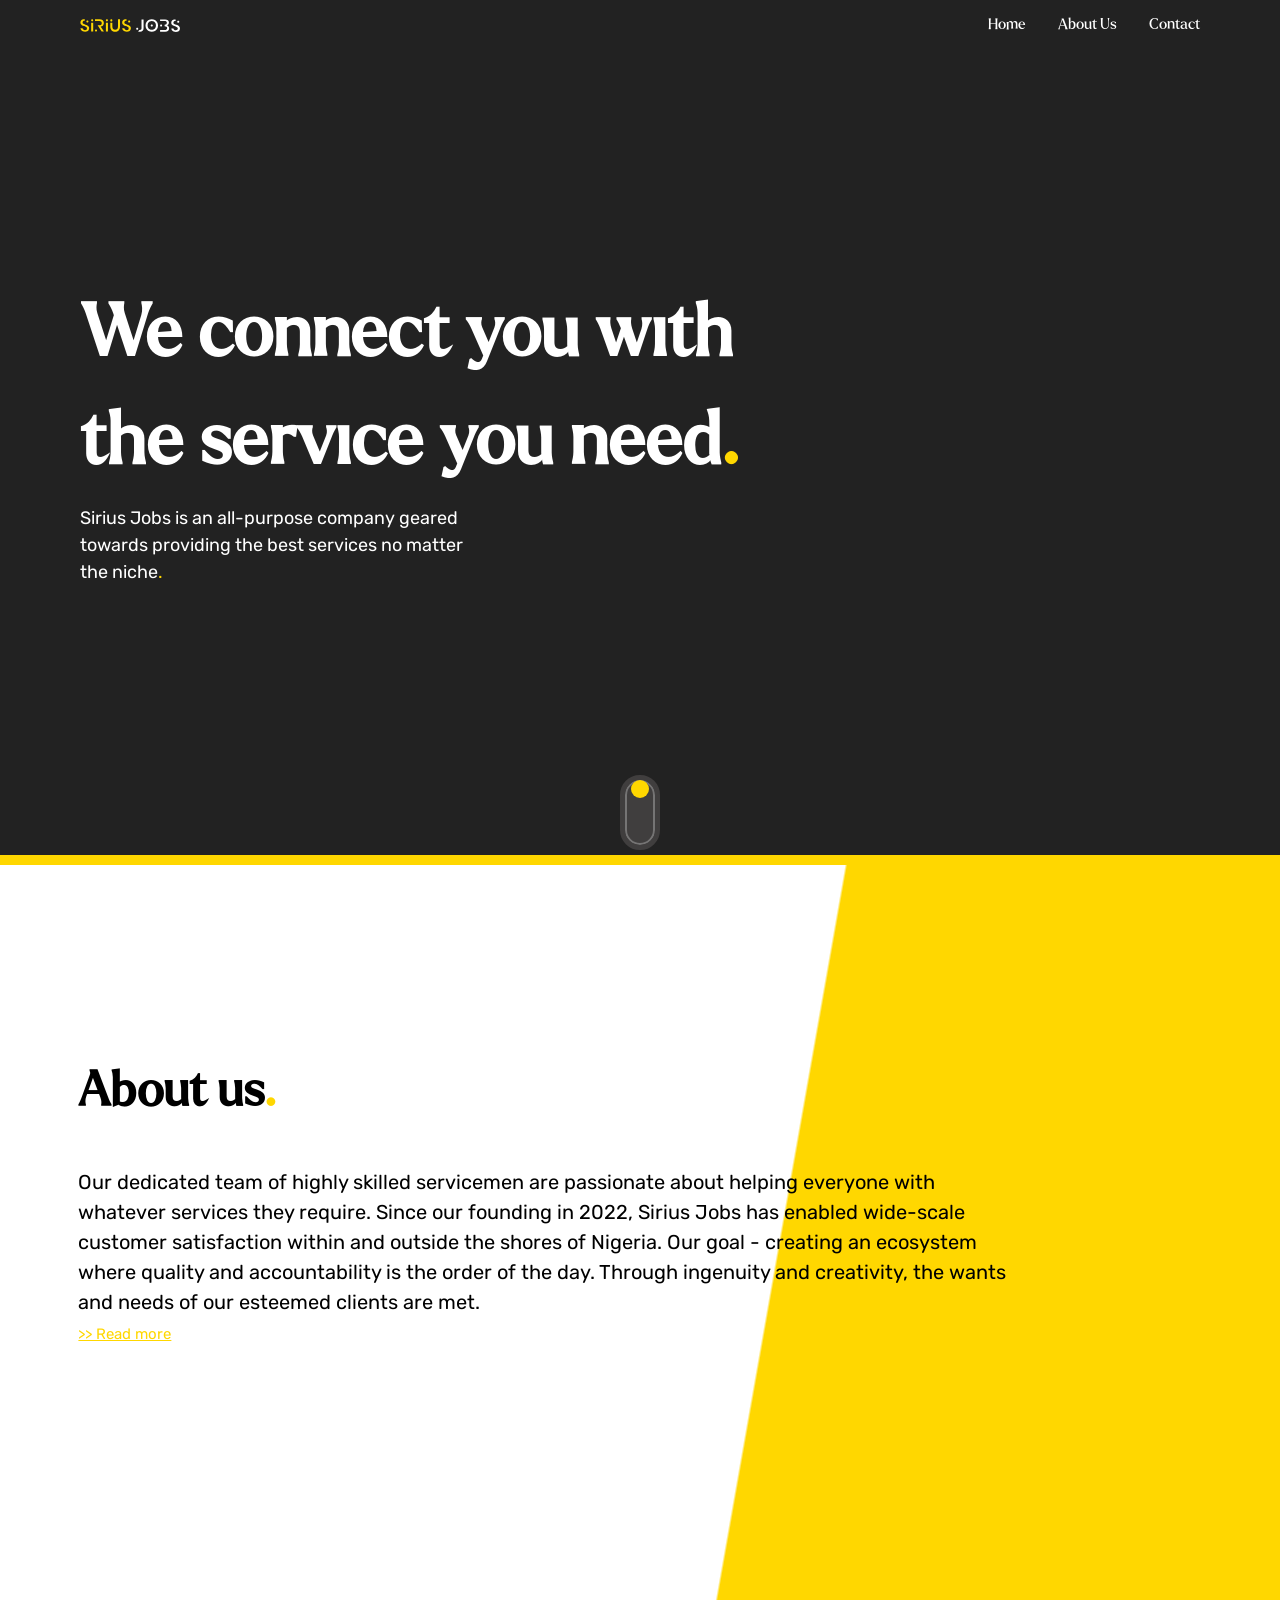
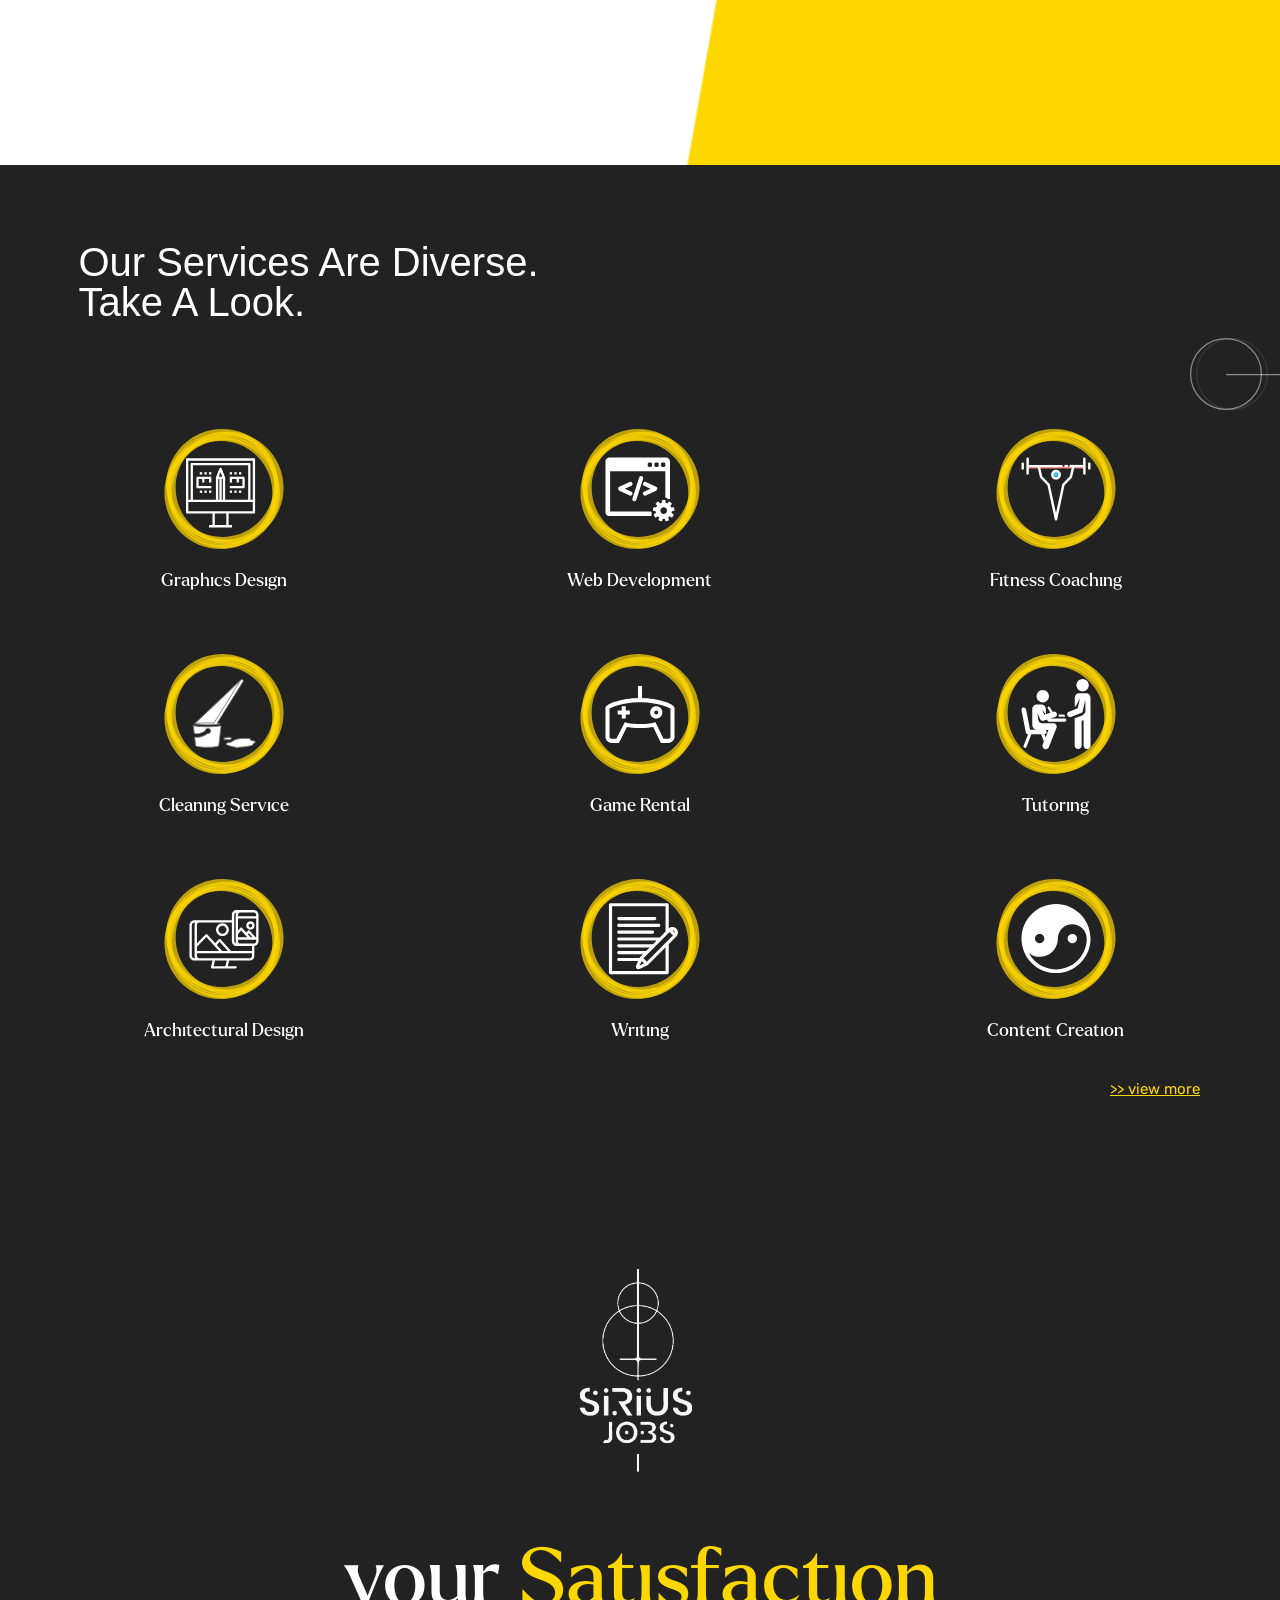
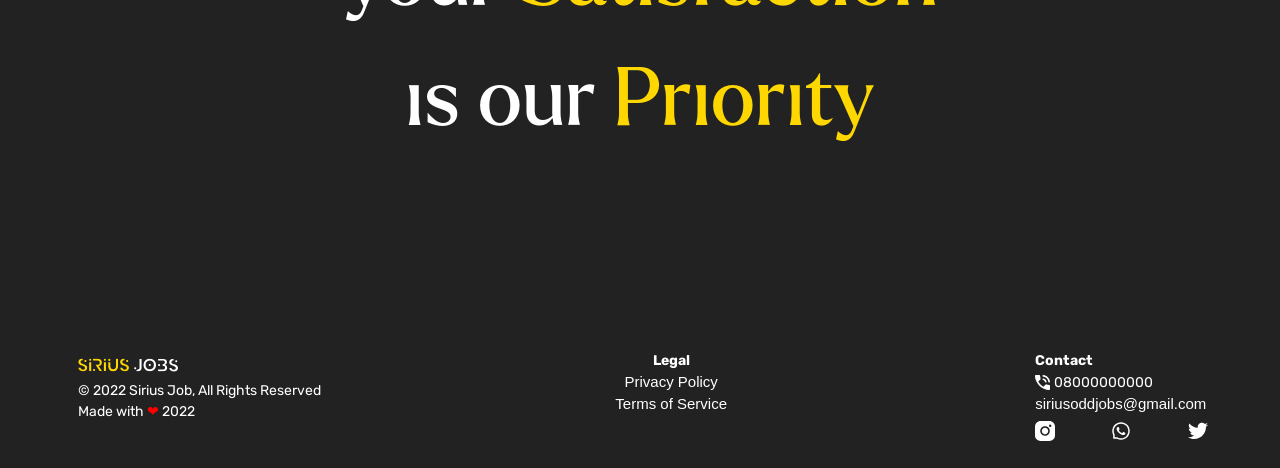
==== commit a858f3dd: "update logo" ====
--- a/index.html
+++ b/index.html
@@ -15,7 +15,7 @@
     <nav class="w3-top" style="position:fixed;top: 0 !important;">
         <div class="w3-bar w3-container">
           <div>
-            <a href="#" class="w3-bar-item"><img src="assets/Logo.svg" width="100px" height="25px" alt="Sirius-jobs"></a>
+            <a href="#" class="w3-bar-item"><img src="assets/Logo2.svg" width="100px" height="25px" alt="Sirius-jobs"></a>
             <a href="#contact" class="w3-bar-item w3-button w3-hover-none w3-hover-text-yellow w3-right w3-hide-small" id="nav-anchor">Contact</a>
             <a href="#section-2" class="w3-bar-item w3-button w3-hover-none w3-hover-text-yellow w3-right w3-hide-small" id="nav-anchor">About Us</a>
             <a href="#" class="w3-bar-item w3-button w3-hover-none w3-hover-text-yellow w3-right w3-hide-small" id="nav-anchor">Home</a>
@@ -206,7 +206,7 @@
     <footer id="contact">
       <div class="w3-row w3-container w3-hide-small" id="footer">
         <div class="w3-col s4">
-          <img src="assets/Logo.svg" alt="sirius-jobs" id="logo">
+          <img src="assets/Logo2.svg" alt="sirius-jobs" id="logo">
           <p>© 2022 Sirius Job, All Rights Reserved</p>
           <p>Made with <span style="color: red;">&#10084</span> 2022</p>
         </div>
@@ -246,7 +246,7 @@
           <hr style="width: 200px;margin-left: auto;margin-right: auto;border: none;">
         </div>
         <div class="w3-col">
-          <img src="assets/Logo.svg" alt="sirius-jobs" id="logo">
+          <img src="assets/Logo2.svg" alt="sirius-jobs" id="logo">
           <p>© 2022 Sirius Job, All Rights Reserved</p>
           <p>Made with <span style="color: red;">&#10084</span> 2022</p>
         </div>
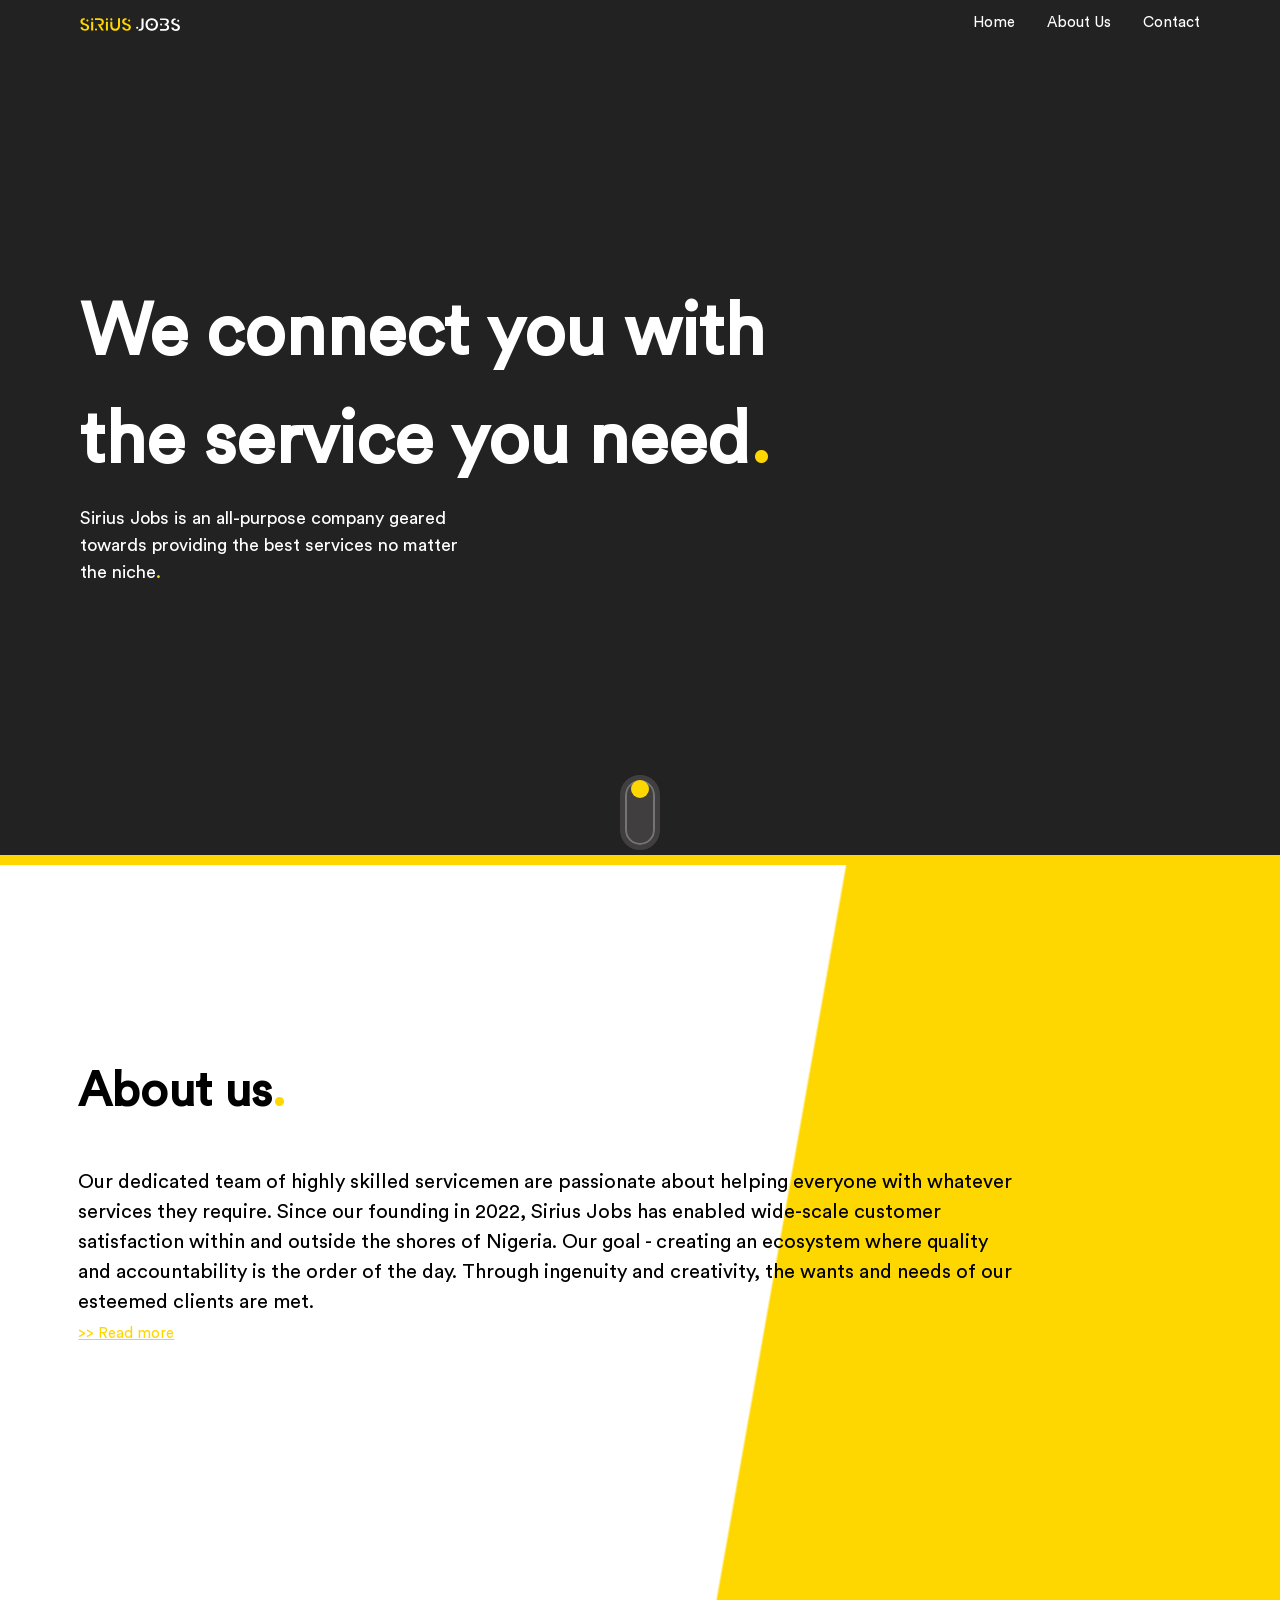
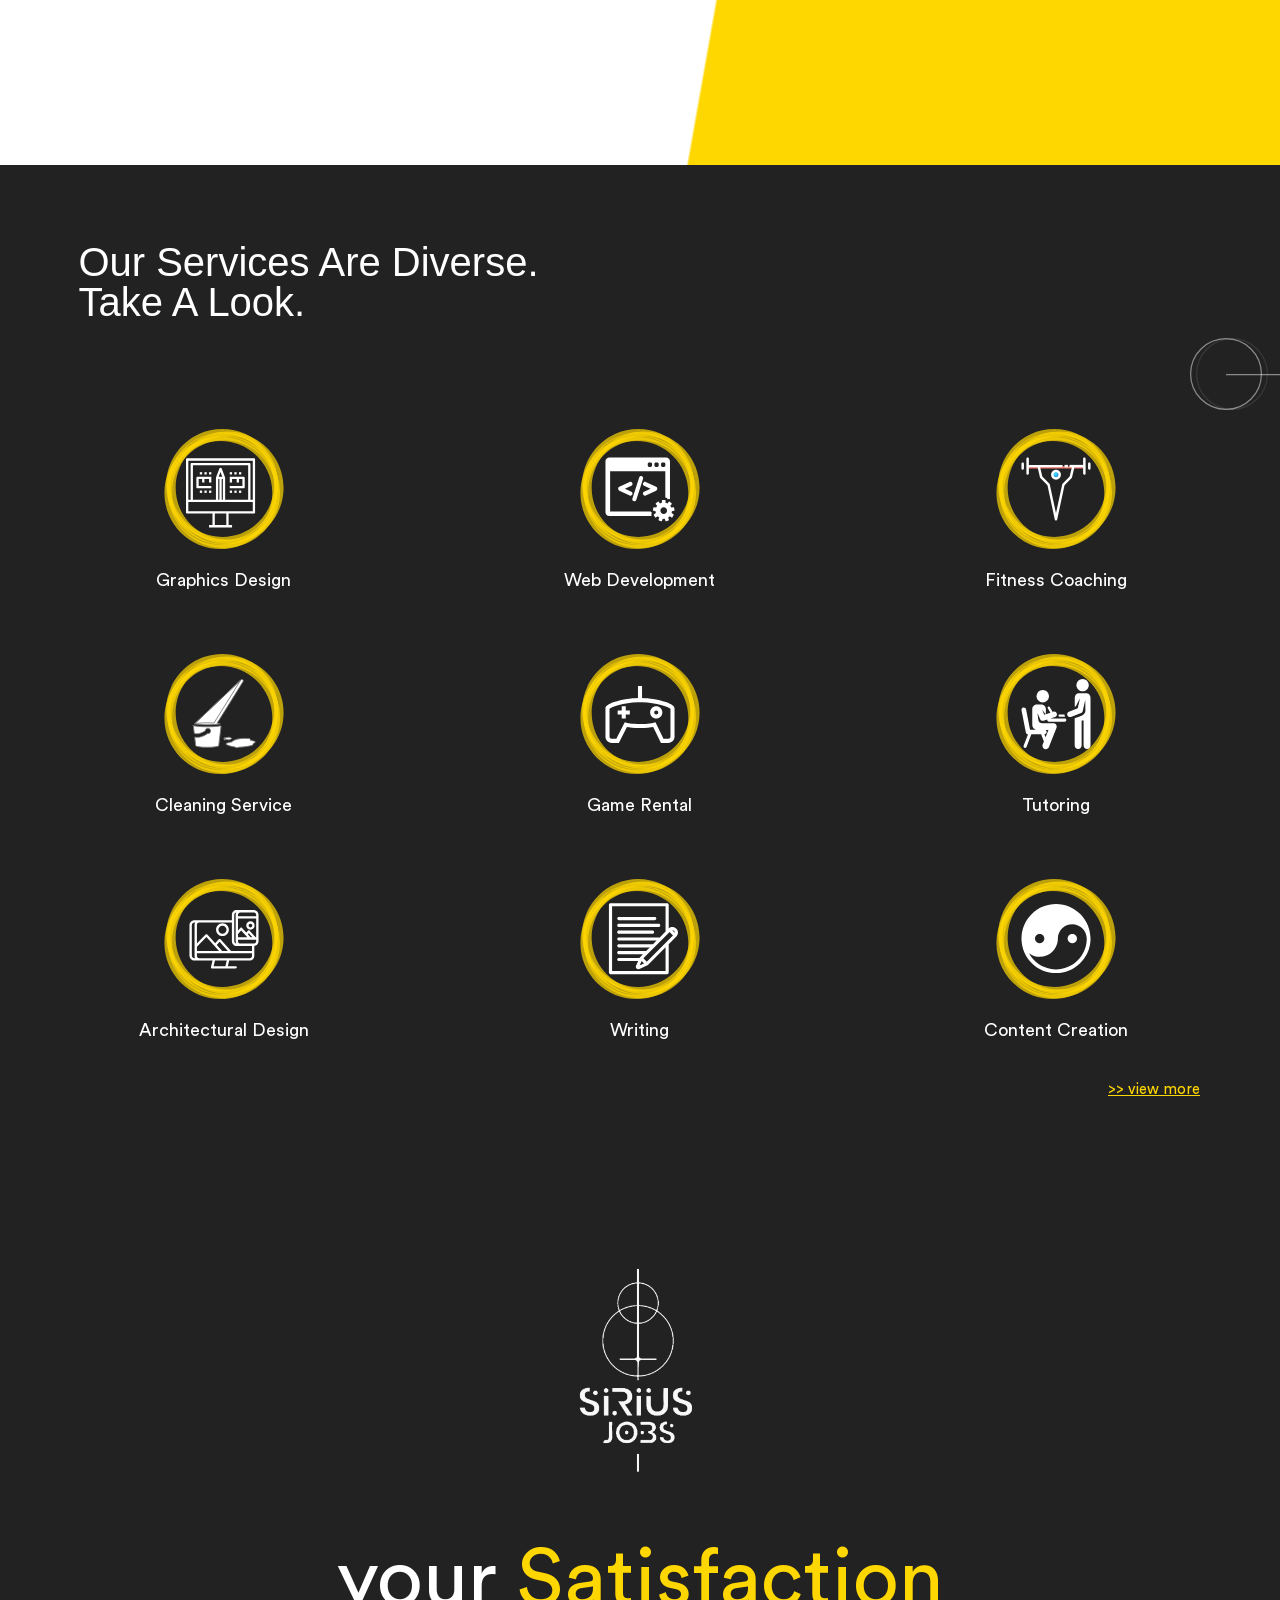
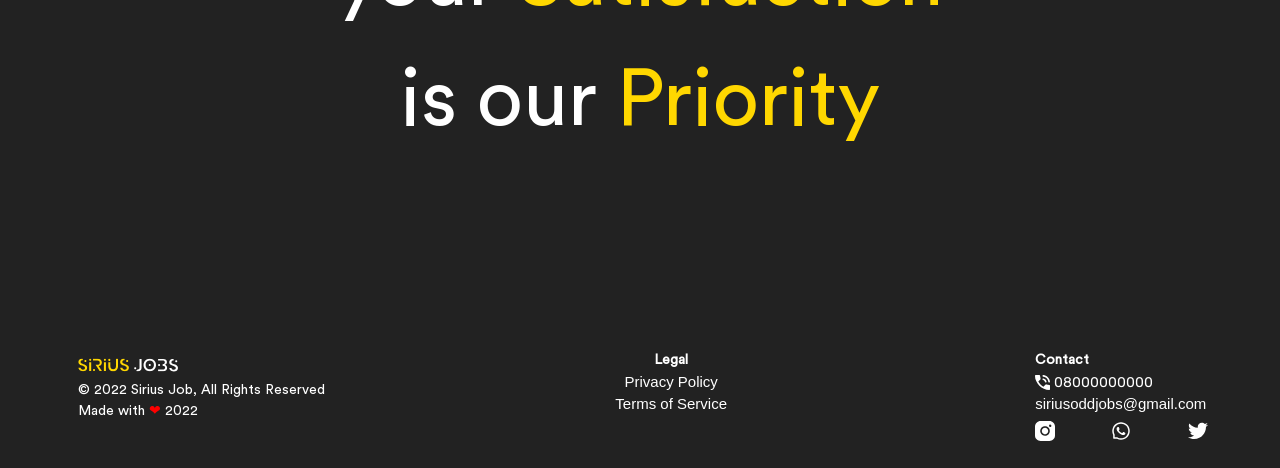
==== commit 91148edf: "testing new font" ====
--- a/index.html
+++ b/index.html
@@ -4,6 +4,7 @@
     <meta name="viewport" content="width=device-width, initial-scale=1.0" />
     <meta name="description" content="Sirius Jobs: An all-purpose company geared towards providing the best services no matter the niche">
     <title>Sirius Jobs</title>
+    <link rel="icon" type="image/x-icon" href="assets/favicon.svg">
     <link rel="stylesheet" href="styles.css">
     <link rel="stylesheet" href="https://www.w3schools.com/w3css/4/w3.css">
     <link rel="preconnect" href="https://fonts.googleapis.com">
--- a/styles.css
+++ b/styles.css
@@ -4,6 +4,10 @@
   font-display: swap;
   src: url(assets/font/LarkenDEMO-Regular.otf);
 }
+@font-face {
+  font-family: Circular-std;
+  src: url(assets/font/CircularStd-Book.ttf);
+}
 
 * {
   padding: 0;
@@ -14,7 +18,7 @@
 html {
   scroll-behavior: smooth;
   background-color: #222222;
-  font-family: 'Larken', sans-serif;
+  font-family: 'Circular-std', sans-serif;
 }
 /*section {
   height: 100vh;
@@ -109,26 +113,26 @@
 }
 .w3-bar {
   background-color: #222222;
-  height: 7vh;
+  height: 45px;
 }
 .w3-bar > div {
-  padding-top: 0.5vh;
+  padding-top: 4px;
 }
 html, body {
   overflow-x: hidden;
 }
 .hero > h1 {
-  font-family: 'Larken';
+  font-family: 'Circular-std';
   font-weight: 700;
   font-size: 50px;
 }
 p {
-  font-family: 'Rubik', sans-serif;
+  font-family: 'Circular-std', sans-serif;
   font-size: 18px;
 }
 
 .about > h1 {
-  font-family: 'Larken';
+  font-family: 'Circular-std';
   font-weight: 700;
   padding-top: 20vh;
 }
@@ -142,7 +146,7 @@
 }
 
 .services > h2 {
-  font-family: 'Larken';
+  font-family: 'Circular-std';
   font-weight: 400;
 }
 
@@ -170,7 +174,7 @@
 }
 
 #serv-card > div > p {
-  font-family: 'Larken';
+  font-family: 'Circular-std';
   font-size: 13px;
   font-weight: 500;
 }
@@ -192,7 +196,7 @@
   text-align: center;
   font-size: 40px !important;
   padding: 0 0;
-  font-family: 'Larken' !important;
+  font-family: 'Circular-std' !important;
 }
 
 #footer > div > p {
@@ -211,7 +215,7 @@
   width: 20px;
 }
 #nav-anchor {
-  font-family: 'Larken';
+  font-family: 'Circular-std';
 }
 #nav-anchor:hover {
   color: #ffd700;
